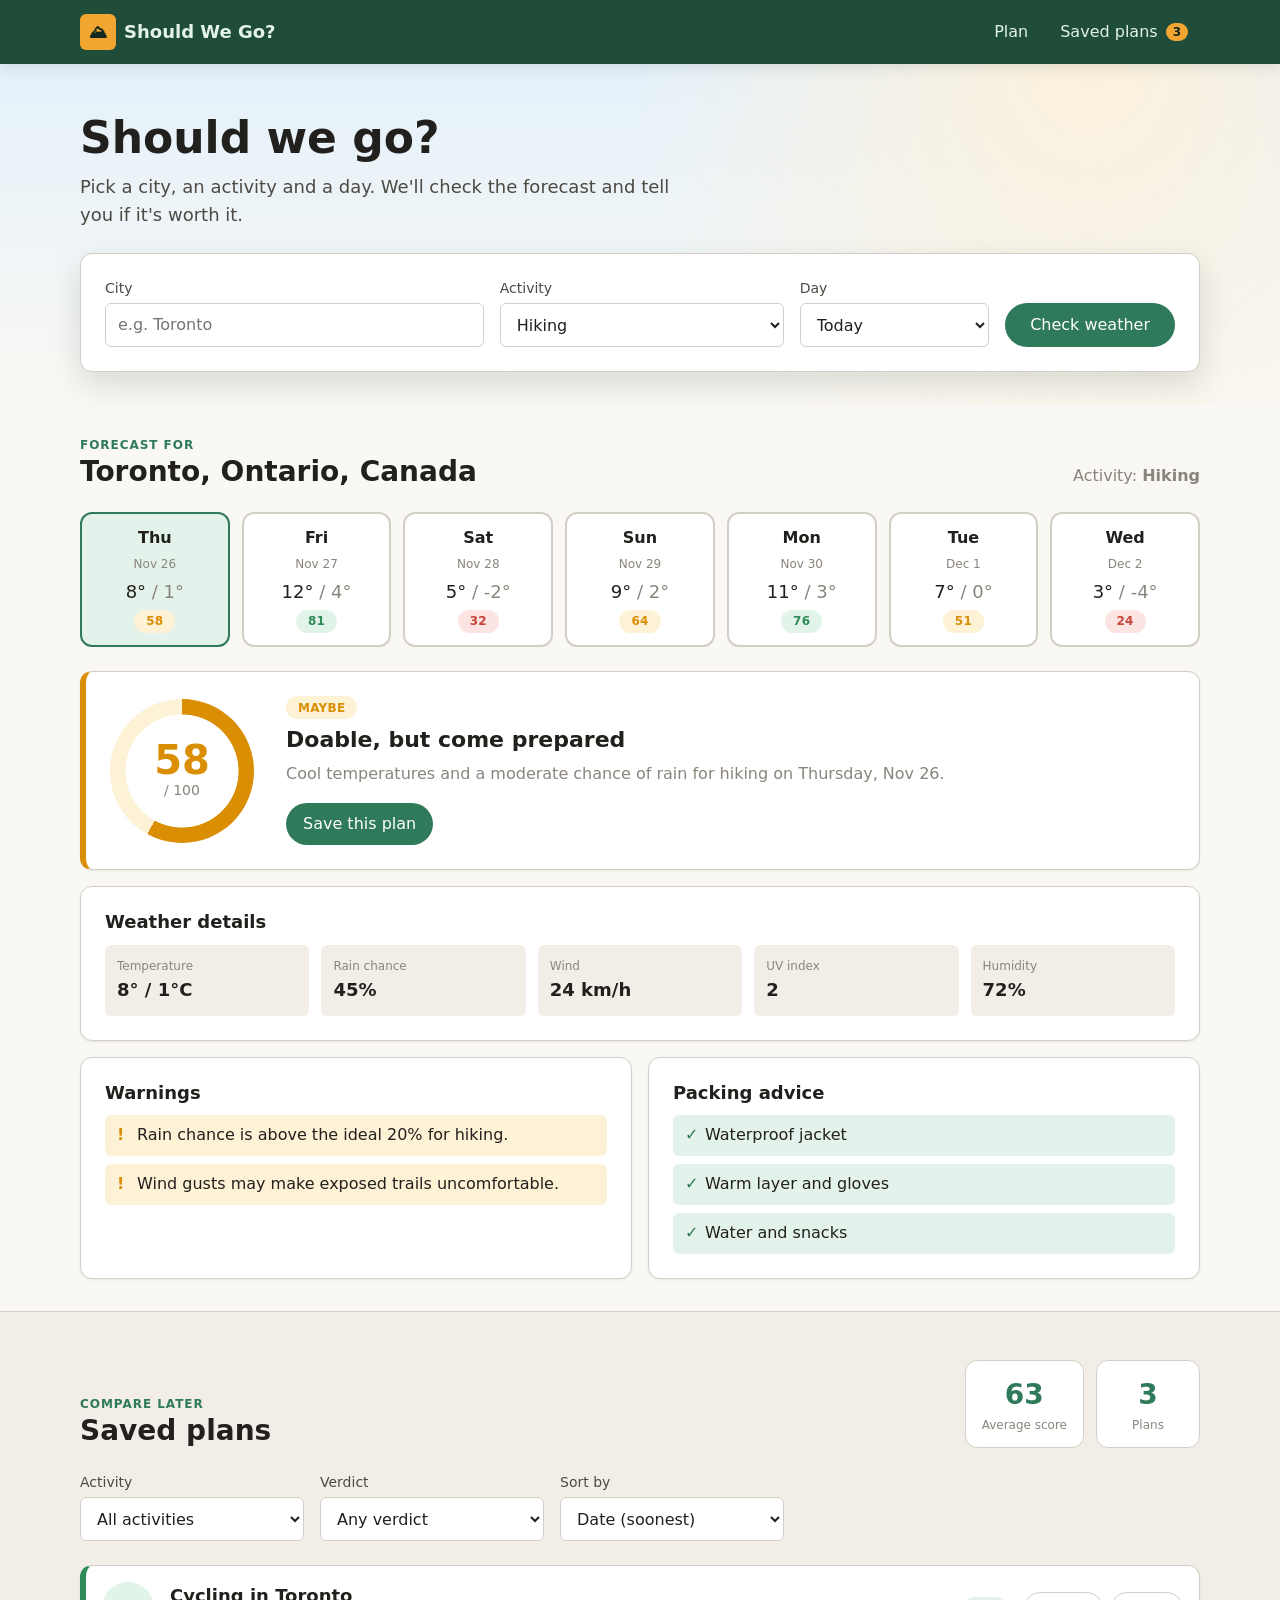
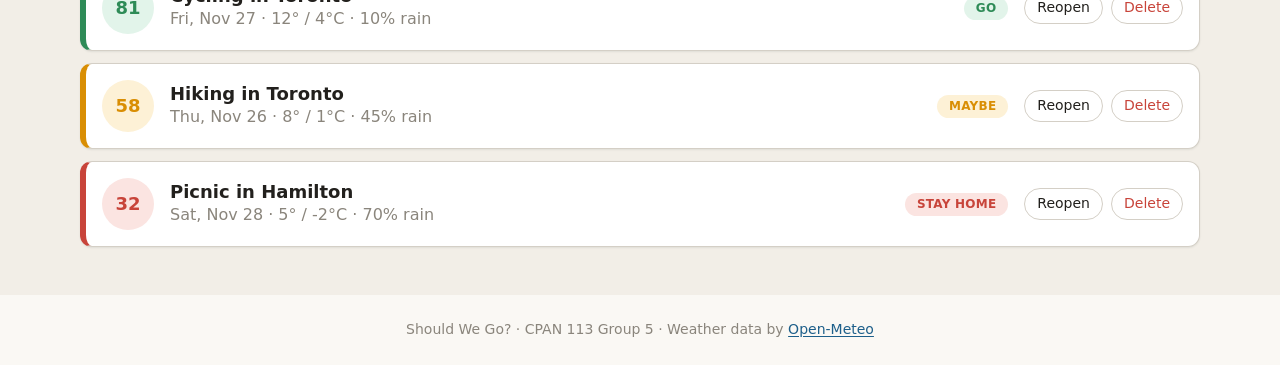
==== index.html @ 94be11e3 "base frame" ====
<!doctype html>
<html lang="en">
  <head>
    <meta charset="UTF-8" />
    <meta name="viewport" content="width=device-width, initial-scale=1" />
    <meta name="description" content="Should We Go? — check the weather and get a clear go / no-go for your outdoor activity." />
    <title>Should We Go? · Outdoor Activity Planner</title>

    <!-- theme.css first: variables + global styles. main.css: screen layouts. -->
    <link rel="stylesheet" href="css/theme.css" />
    <link rel="stylesheet" href="css/main.css" />
  </head>

  <body>
    <a class="skip-link" href="#main">Skip to content</a>

    <!-- ================================================================
         HEADER
         ================================================================ -->
    <header class="site-header">
      <div class="container site-header__inner">
        <a class="brand" href="#planner">
          <span class="brand__mark" aria-hidden="true">⛰</span>
          <span class="brand__name">Should We Go?</span>
        </a>
        <nav aria-label="Main">
          <ul class="nav" role="list">
            <li><a class="nav__link" href="#planner">Plan</a></li>
            <li>
              <a class="nav__link" href="#saved-plans">
                Saved plans
                <span class="nav__count" id="saved-count">3</span>
              </a>
            </li>
          </ul>
        </nav>
      </div>
    </header>

    <main id="main">
      <!-- ================================================================
           SCREEN 1 — PLANNER (search form + results)
           ================================================================ -->
      <section class="planner" id="planner" aria-labelledby="planner-title">
        <div class="hero">
          <div class="container">
            <h1 id="planner-title">Should we go?</h1>
            <p class="hero__lead">
              Pick a city, an activity and a day. We'll check the forecast and tell you if it's worth it.
            </p>

            <!-- Search form -->
            <form class="search-form card" id="search-form" novalidate>
              <div class="field search-form__city">
                <label class="field__label" for="city-input">City</label>
                <input
                  class="input"
                  id="city-input"
                  name="city"
                  type="text"
                  placeholder="e.g. Toronto"
                  autocomplete="address-level2"
                  required
                />
              </div>

              <div class="field">
                <label class="field__label" for="activity-select">Activity</label>
                <select class="select" id="activity-select" name="activity" required>
                  <option value="hiking">Hiking</option>
                  <option value="cycling">Cycling</option>
                  <option value="picnic">Picnic</option>
                  <option value="outdoor-photography">Outdoor Photography</option>
                  <option value="running">Running</option>
                  <option value="camping">Camping</option>
                  <option value="beach-day">Beach Day</option>
                  <option value="walking">Walking</option>
                </select>
              </div>

              <div class="field">
                <label class="field__label" for="day-select">Day</label>
                <select class="select" id="day-select" name="day">
                  <option value="0">Today</option>
                  <option value="1">Tomorrow</option>
                  <option value="2">In 2 days</option>
                  <option value="3">In 3 days</option>
                  <option value="4">In 4 days</option>
                  <option value="5">In 5 days</option>
                  <option value="6">In 6 days</option>
                </select>
              </div>

              <button class="btn btn--primary search-form__submit" type="submit">Check weather</button>

              <!-- Visible error message (API / validation failures) -->
              <p class="alert alert--error search-form__error" id="search-error" role="alert" hidden>
                City not found. Check the spelling and try again.
              </p>
            </form>
          </div>
        </div>

        <!-- Results -->
        <div class="container results" id="results" aria-live="polite">
          <!-- Loading state -->
          <div class="state state--loading" id="results-loading" hidden>
            <span class="spinner" aria-hidden="true"></span>
            <p>Checking the sky…</p>
          </div>

          <!-- Empty state (before the first search) -->
          <div class="state" id="results-empty" hidden>
            <p class="state__icon" aria-hidden="true">🌤</p>
            <p>Search for a city to see your forecast.</p>
          </div>

          <div class="results__content" id="results-content">
            <header class="results__header">
              <div>
                <p class="eyebrow">Forecast for</p>
                <h2 id="results-location">Toronto, Ontario, Canada</h2>
              </div>
              <p class="muted" id="results-activity">Activity: <strong>Hiking</strong></p>
            </header>

            <!-- Forecast day cards (click = choose day) -->
            <h3 class="visually-hidden">7-day forecast</h3>
            <ul class="forecast-list" id="forecast-list" role="list">
              <li>
                <button class="forecast-card is-selected" type="button" data-day="0" aria-pressed="true">
                  <span class="forecast-card__day">Thu</span>
                  <span class="forecast-card__date">Nov 26</span>
                  <span class="forecast-card__temp">8° <span class="muted">/ 1°</span></span>
                  <span class="badge badge--maybe">58</span>
                </button>
              </li>
              <li>
                <button class="forecast-card" type="button" data-day="1" aria-pressed="false">
                  <span class="forecast-card__day">Fri</span>
                  <span class="forecast-card__date">Nov 27</span>
                  <span class="forecast-card__temp">12° <span class="muted">/ 4°</span></span>
                  <span class="badge badge--go">81</span>
                </button>
              </li>
              <li>
                <button class="forecast-card" type="button" data-day="2" aria-pressed="false">
                  <span class="forecast-card__day">Sat</span>
                  <span class="forecast-card__date">Nov 28</span>
                  <span class="forecast-card__temp">5° <span class="muted">/ -2°</span></span>
                  <span class="badge badge--nogo">32</span>
                </button>
              </li>
              <li>
                <button class="forecast-card" type="button" data-day="3" aria-pressed="false">
                  <span class="forecast-card__day">Sun</span>
                  <span class="forecast-card__date">Nov 29</span>
                  <span class="forecast-card__temp">9° <span class="muted">/ 2°</span></span>
                  <span class="badge badge--maybe">64</span>
                </button>
              </li>
              <li>
                <button class="forecast-card" type="button" data-day="4" aria-pressed="false">
                  <span class="forecast-card__day">Mon</span>
                  <span class="forecast-card__date">Nov 30</span>
                  <span class="forecast-card__temp">11° <span class="muted">/ 3°</span></span>
                  <span class="badge badge--go">76</span>
                </button>
              </li>
              <li>
                <button class="forecast-card" type="button" data-day="5" aria-pressed="false">
                  <span class="forecast-card__day">Tue</span>
                  <span class="forecast-card__date">Dec 1</span>
                  <span class="forecast-card__temp">7° <span class="muted">/ 0°</span></span>
                  <span class="badge badge--maybe">51</span>
                </button>
              </li>
              <li>
                <button class="forecast-card" type="button" data-day="6" aria-pressed="false">
                  <span class="forecast-card__day">Wed</span>
                  <span class="forecast-card__date">Dec 2</span>
                  <span class="forecast-card__temp">3° <span class="muted">/ -4°</span></span>
                  <span class="badge badge--nogo">24</span>
                </button>
              </li>
            </ul>

            <!-- Selected day: verdict + details -->
            <div class="verdict-grid">
              <!-- Suitability score -->
              <article class="card verdict" id="verdict" data-verdict="maybe" aria-labelledby="verdict-title">
                <div class="score-ring" id="score-ring" style="--score: 58" role="img" aria-label="Suitability score 58 out of 100">
                  <span class="score-ring__value" id="score-value">58</span>
                  <span class="score-ring__max">/ 100</span>
                </div>
                <div class="verdict__text">
                  <span class="badge badge--maybe" id="verdict-badge">Maybe</span>
                  <h3 id="verdict-title">Doable, but come prepared</h3>
                  <p class="muted" id="verdict-summary">
                    Cool temperatures and a moderate chance of rain for hiking on Thursday, Nov 26.
                  </p>
                  <button class="btn btn--primary" type="button" id="save-plan-btn">Save this plan</button>
                </div>
              </article>

              <!-- Weather details -->
              <article class="card verdict-grid__wide" aria-labelledby="details-title">
                <h3 class="card__title" id="details-title">Weather details</h3>
                <dl class="weather-stats" id="weather-stats">
                  <div class="weather-stat">
                    <dt>Temperature</dt>
                    <dd>8° / 1°C</dd>
                  </div>
                  <div class="weather-stat">
                    <dt>Rain chance</dt>
                    <dd>45%</dd>
                  </div>
                  <div class="weather-stat">
                    <dt>Wind</dt>
                    <dd>24 km/h</dd>
                  </div>
                  <div class="weather-stat">
                    <dt>UV index</dt>
                    <dd>2</dd>
                  </div>
                  <div class="weather-stat">
                    <dt>Humidity</dt>
                    <dd>72%</dd>
                  </div>
                </dl>
              </article>

              <!-- Warnings -->
              <article class="card" aria-labelledby="warnings-title">
                <h3 class="card__title" id="warnings-title">Warnings</h3>
                <ul class="note-list note-list--warning" id="warnings-list" role="list">
                  <li>Rain chance is above the ideal 20% for hiking.</li>
                  <li>Wind gusts may make exposed trails uncomfortable.</li>
                </ul>
              </article>

              <!-- Packing advice -->
              <article class="card" aria-labelledby="advice-title">
                <h3 class="card__title" id="advice-title">Packing advice</h3>
                <ul class="note-list note-list--advice" id="advice-list" role="list">
                  <li>Waterproof jacket</li>
                  <li>Warm layer and gloves</li>
                  <li>Water and snacks</li>
                </ul>
              </article>
            </div>
          </div>
        </div>
      </section>

      <!-- ================================================================
           SCREEN 2 — SAVED PLANS
           ================================================================ -->
      <section class="saved" id="saved-plans" aria-labelledby="saved-title">
        <div class="container">
          <header class="saved__header">
            <div>
              <p class="eyebrow">Compare later</p>
              <h2 id="saved-title">Saved plans</h2>
            </div>

            <!-- Average-score summary -->
            <div class="summary" id="saved-summary">
              <div class="summary__item">
                <span class="summary__value" id="summary-average">63</span>
                <span class="summary__label">Average score</span>
              </div>
              <div class="summary__item">
                <span class="summary__value" id="summary-total">3</span>
                <span class="summary__label">Plans</span>
              </div>
            </div>
          </header>

          <!-- Filter + sort toolbar -->
          <form class="toolbar" id="saved-toolbar" aria-label="Filter and sort saved plans">
            <div class="field">
              <label class="field__label" for="filter-activity">Activity</label>
              <select class="select" id="filter-activity" name="activity">
                <option value="all">All activities</option>
                <option value="hiking">Hiking</option>
                <option value="cycling">Cycling</option>
                <option value="picnic">Picnic</option>
                <option value="outdoor-photography">Outdoor Photography</option>
                <option value="running">Running</option>
                <option value="camping">Camping</option>
                <option value="beach-day">Beach Day</option>
                <option value="walking">Walking</option>
              </select>
            </div>

            <div class="field">
              <label class="field__label" for="filter-verdict">Verdict</label>
              <select class="select" id="filter-verdict" name="verdict">
                <option value="all">Any verdict</option>
                <option value="go">Go</option>
                <option value="maybe">Maybe</option>
                <option value="nogo">Stay home</option>
              </select>
            </div>

            <div class="field">
              <label class="field__label" for="sort-plans">Sort by</label>
              <select class="select" id="sort-plans" name="sort">
                <option value="date-asc">Date (soonest)</option>
                <option value="date-desc">Date (latest)</option>
                <option value="score-desc">Score (highest)</option>
                <option value="score-asc">Score (lowest)</option>
                <option value="saved-desc">Recently saved</option>
              </select>
            </div>
          </form>

          <!-- Empty state -->
          <div class="state" id="saved-empty" hidden>
            <p class="state__icon" aria-hidden="true">🎒</p>
            <p>No saved plans yet. Check the weather and hit <strong>Save this plan</strong>.</p>
          </div>

          <!-- Plan list (buttons use data-action + data-id for event delegation) -->
          <ul class="plan-list" id="plan-list" role="list">
            <li class="plan-card" data-id="plan-1" data-verdict="go">
              <div class="plan-card__score">81</div>
              <div class="plan-card__body">
                <h3 class="plan-card__title">Cycling in Toronto</h3>
                <p class="muted">Fri, Nov 27 · 12° / 4°C · 10% rain</p>
              </div>
              <span class="badge badge--go">Go</span>
              <div class="plan-card__actions">
                <button class="btn btn--ghost btn--sm" type="button" data-action="reopen" data-id="plan-1">Reopen</button>
                <button class="btn btn--danger btn--sm" type="button" data-action="delete" data-id="plan-1">Delete</button>
              </div>
            </li>
            <li class="plan-card" data-id="plan-2" data-verdict="maybe">
              <div class="plan-card__score">58</div>
              <div class="plan-card__body">
                <h3 class="plan-card__title">Hiking in Toronto</h3>
                <p class="muted">Thu, Nov 26 · 8° / 1°C · 45% rain</p>
              </div>
              <span class="badge badge--maybe">Maybe</span>
              <div class="plan-card__actions">
                <button class="btn btn--ghost btn--sm" type="button" data-action="reopen" data-id="plan-2">Reopen</button>
                <button class="btn btn--danger btn--sm" type="button" data-action="delete" data-id="plan-2">Delete</button>
              </div>
            </li>
            <li class="plan-card" data-id="plan-3" data-verdict="nogo">
              <div class="plan-card__score">32</div>
              <div class="plan-card__body">
                <h3 class="plan-card__title">Picnic in Hamilton</h3>
                <p class="muted">Sat, Nov 28 · 5° / -2°C · 70% rain</p>
              </div>
              <span class="badge badge--nogo">Stay home</span>
              <div class="plan-card__actions">
                <button class="btn btn--ghost btn--sm" type="button" data-action="reopen" data-id="plan-3">Reopen</button>
                <button class="btn btn--danger btn--sm" type="button" data-action="delete" data-id="plan-3">Delete</button>
              </div>
            </li>
          </ul>
        </div>
      </section>
    </main>

    <footer class="site-footer">
      <div class="container">
        <p>Should We Go? · CPAN 113 Group 5 · Weather data by <a href="https://open-meteo.com/">Open-Meteo</a></p>
      </div>
    </footer>
  </body>
</html>
---- css/theme.css ----
/* ==========================================================================
   Should We Go? — Theme
   Design tokens (CSS variables) + global base styles.
   Every other stylesheet should use these variables instead of raw values.
   ========================================================================== */

/* --------------------------------------------------------------------------
   1. Design tokens
   -------------------------------------------------------------------------- */
:root {
  /* Brand palette — outdoors: forest, sky, sun, earth */
  --color-forest-900: #12291f;
  --color-forest-700: #1f4d3a;
  --color-forest-500: #2f7a5a;
  --color-forest-300: #8cc5a8;
  --color-forest-100: #e3f2ea;

  --color-sky-700: #1d5f8a;
  --color-sky-500: #3a8fc7;
  --color-sky-100: #e4f1fa;

  --color-sun-500: #f2a531;
  --color-sun-100: #fdf1dc;

  --color-earth-500: #9b6b43;
  --color-earth-100: #f4ece3;

  /* Neutrals */
  --color-white: #ffffff;
  --color-sand-50: #faf8f4;
  --color-sand-100: #f2eee7;
  --color-stone-300: #d4cfc6;
  --color-stone-500: #8a857c;
  --color-stone-700: #4d4943;
  --color-stone-900: #22201d;

  /* Verdict colors — used by the suitability score */
  --color-go: #2e8b57; /* score >= 70 : Go */
  --color-go-bg: #e2f4ea;
  --color-maybe: #d98e04; /* score 40–69 : Maybe */
  --color-maybe-bg: #fdf1d6;
  --color-nogo: #c8443a; /* score < 40  : Stay home */
  --color-nogo-bg: #fbe4e1;

  /* Semantic roles (use these in components) */
  --bg-page: var(--color-sand-50);
  --bg-surface: var(--color-white);
  --bg-subtle: var(--color-sand-100);
  --bg-header: var(--color-forest-700);

  --text-primary: var(--color-stone-900);
  --text-secondary: var(--color-stone-700);
  --text-muted: var(--color-stone-500);
  --text-on-dark: var(--color-forest-100);
  --text-on-accent: var(--color-white);

  --accent: var(--color-forest-500);
  --accent-hover: var(--color-forest-700);
  --accent-soft: var(--color-forest-100);
  --link: var(--color-sky-700);

  --border: var(--color-stone-300);
  --border-strong: var(--color-stone-500);
  --focus-ring: var(--color-sky-500);

  --error: var(--color-nogo);
  --error-bg: var(--color-nogo-bg);

  /* Typography */
  --font-body:
    system-ui, -apple-system, "Segoe UI", Roboto, "Helvetica Neue", Arial,
    sans-serif;
  --font-display: "Trebuchet MS", "Avenir Next", var(--font-body);
  --font-mono: ui-monospace, "SF Mono", Menlo, Consolas, monospace;

  --text-xs: 0.75rem;
  --text-sm: 0.875rem;
  --text-base: 1rem;
  --text-lg: 1.125rem;
  --text-xl: 1.375rem;
  --text-2xl: 1.75rem;
  --text-3xl: clamp(2rem, 1.4rem + 2.5vw, 2.75rem);

  --weight-regular: 400;
  --weight-medium: 500;
  --weight-bold: 700;

  --leading-tight: 1.2;
  --leading-normal: 1.55;

  /* Spacing scale (4px base) */
  --space-1: 0.25rem;
  --space-2: 0.5rem;
  --space-3: 0.75rem;
  --space-4: 1rem;
  --space-5: 1.5rem;
  --space-6: 2rem;
  --space-7: 3rem;
  --space-8: 4rem;

  /* Shape & depth */
  --radius-sm: 6px;
  --radius-md: 12px;
  --radius-lg: 20px;
  --radius-pill: 999px;

  --shadow-sm: 0 1px 2px rgb(18 41 31 / 0.08);
  --shadow-md: 0 4px 14px rgb(18 41 31 / 0.1);
  --shadow-lg: 0 12px 32px rgb(18 41 31 / 0.14);

  /* Layout */
  --container-max: 1120px;
  --header-height: 64px;

  /* Motion */
  --ease: cubic-bezier(0.2, 0.7, 0.2, 1);
  --duration-fast: 120ms;
  --duration-base: 220ms;
}

/* Dark mode — only the semantic roles change, components stay the same */
@media (prefers-color-scheme: dark) {
  :root {
    --bg-page: #111814;
    --bg-surface: #1a231e;
    --bg-subtle: #222d27;
    --bg-header: #0c1310;

    --text-primary: #eef3ef;
    --text-secondary: #c2cdc6;
    --text-muted: #8d9a92;

    --accent: #4fa57f;
    --accent-hover: #6bbd97;
    --accent-soft: #1f3a2e;
    --link: #7dbbe6;

    --border: #2e3b34;
    --border-strong: #4a5a51;

    --color-go-bg: #183626;
    --color-maybe-bg: #3a2c0c;
    --color-nogo-bg: #3d1a17;
    --error-bg: var(--color-nogo-bg);

    --shadow-sm: 0 1px 2px rgb(0 0 0 / 0.4);
    --shadow-md: 0 4px 14px rgb(0 0 0 / 0.45);
    --shadow-lg: 0 12px 32px rgb(0 0 0 / 0.5);
  }
}

/* --------------------------------------------------------------------------
   2. Reset
   -------------------------------------------------------------------------- */
*,
*::before,
*::after {
  box-sizing: border-box;
}

* {
  margin: 0;
}

html {
  -webkit-text-size-adjust: 100%;
  scroll-behavior: smooth;
}

img,
svg {
  display: block;
  max-width: 100%;
}

input,
button,
select,
textarea {
  font: inherit;
  color: inherit;
}

ul[role="list"],
ol[role="list"] {
  list-style: none;
  padding: 0;
}

/* --------------------------------------------------------------------------
   3. Global base
   -------------------------------------------------------------------------- */
body {
  min-height: 100vh;
  background: var(--bg-page);
  color: var(--text-primary);
  font-family: var(--font-body);
  font-size: var(--text-base);
  line-height: var(--leading-normal);
  -webkit-font-smoothing: antialiased;
}

h1,
h2,
h3,
h4 {
  font-family: var(--font-display);
  line-height: var(--leading-tight);
  font-weight: var(--weight-bold);
  text-wrap: balance;
}

h1 {
  font-size: var(--text-3xl);
}
h2 {
  font-size: var(--text-2xl);
}
h3 {
  font-size: var(--text-xl);
}
h4 {
  font-size: var(--text-lg);
}

p {
  text-wrap: pretty;
}

a {
  color: var(--link);
  text-underline-offset: 2px;
}

:focus-visible {
  outline: 3px solid var(--focus-ring);
  outline-offset: 2px;
  border-radius: var(--radius-sm);
}

::selection {
  background: var(--color-sun-100);
  color: var(--color-stone-900);
}

[hidden] {
  display: none !important;
}

/* --------------------------------------------------------------------------
   4. Shared building blocks (used on every screen)
   -------------------------------------------------------------------------- */
.container {
  width: min(100% - 2 * var(--space-4), var(--container-max));
  margin-inline: auto;
}

.card {
  background: var(--bg-surface);
  border: 1px solid var(--border);
  border-radius: var(--radius-md);
  box-shadow: var(--shadow-sm);
  padding: var(--space-5);
}

/* Buttons */
.btn {
  display: inline-flex;
  align-items: center;
  justify-content: center;
  gap: var(--space-2);
  padding: var(--space-2) var(--space-4);
  min-height: 2.5rem;
  border: 1px solid transparent;
  border-radius: var(--radius-pill);
  font-weight: var(--weight-medium);
  cursor: pointer;
  transition:
    background-color var(--duration-fast) var(--ease),
    border-color var(--duration-fast) var(--ease),
    transform var(--duration-fast) var(--ease);
}

.btn:active {
  transform: translateY(1px);
}

.btn:disabled {
  opacity: 0.55;
  cursor: not-allowed;
}

.btn--primary {
  background: var(--accent);
  color: var(--text-on-accent);
}

.btn--primary:hover {
  background: var(--accent-hover);
}

.btn--ghost {
  background: transparent;
  border-color: var(--border);
  color: var(--text-primary);
}

.btn--ghost:hover {
  border-color: var(--border-strong);
  background: var(--bg-subtle);
}

.btn--danger {
  background: transparent;
  border-color: var(--border);
  color: var(--error);
}

.btn--danger:hover {
  background: var(--error-bg);
  border-color: var(--error);
}

.btn--sm {
  min-height: 2rem;
  padding: var(--space-1) var(--space-3);
  font-size: var(--text-sm);
}

/* Form fields */
.field {
  display: flex;
  flex-direction: column;
  gap: var(--space-1);
}

.field__label {
  font-size: var(--text-sm);
  font-weight: var(--weight-medium);
  color: var(--text-secondary);
}

.input,
.select {
  width: 100%;
  min-height: 2.75rem;
  padding: var(--space-2) var(--space-3);
  background: var(--bg-surface);
  border: 1px solid var(--border);
  border-radius: var(--radius-sm);
  transition: border-color var(--duration-fast) var(--ease);
}

.input:hover,
.select:hover {
  border-color: var(--border-strong);
}

.input:focus-visible,
.select:focus-visible {
  outline-offset: 0;
  border-color: var(--focus-ring);
}

.input[aria-invalid="true"] {
  border-color: var(--error);
}

.field__hint {
  font-size: var(--text-xs);
  color: var(--text-muted);
}

/* Badges / verdict chips */
.badge {
  display: inline-flex;
  align-items: center;
  gap: var(--space-1);
  padding: 0.15rem var(--space-3);
  border-radius: var(--radius-pill);
  font-size: var(--text-xs);
  font-weight: var(--weight-bold);
  letter-spacing: 0.02em;
  text-transform: uppercase;
  background: var(--bg-subtle);
  color: var(--text-secondary);
}

.badge--go {
  background: var(--color-go-bg);
  color: var(--color-go);
}
.badge--maybe {
  background: var(--color-maybe-bg);
  color: var(--color-maybe);
}
.badge--nogo {
  background: var(--color-nogo-bg);
  color: var(--color-nogo);
}

/* Alerts (error message required by the proposal) */
.alert {
  padding: var(--space-3) var(--space-4);
  border-radius: var(--radius-sm);
  border-left: 4px solid var(--border-strong);
  background: var(--bg-subtle);
}

.alert--error {
  border-color: var(--error);
  background: var(--error-bg);
  color: var(--error);
  font-weight: var(--weight-medium);
}

/* Utilities */
.visually-hidden {
  position: absolute !important;
  width: 1px;
  height: 1px;
  padding: 0;
  margin: -1px;
  overflow: hidden;
  clip: rect(0 0 0 0);
  white-space: nowrap;
  border: 0;
}

.muted {
  color: var(--text-muted);
}

/* Respect users who prefer less motion */
@media (prefers-reduced-motion: reduce) {
  *,
  *::before,
  *::after {
    animation-duration: 0.01ms !important;
    transition-duration: 0.01ms !important;
    scroll-behavior: auto !important;
  }
}
---- css/main.css ----
/* ==========================================================================
   Should We Go? — Screens
   Layout and components for each screen. All values come from theme.css.
   ========================================================================== */

/* --------------------------------------------------------------------------
   Skip link
   -------------------------------------------------------------------------- */
.skip-link {
  position: absolute;
  top: var(--space-2);
  left: var(--space-2);
  z-index: 100;
  padding: var(--space-2) var(--space-4);
  background: var(--bg-surface);
  border-radius: var(--radius-sm);
  transform: translateY(-200%);
}

.skip-link:focus {
  transform: none;
}

/* --------------------------------------------------------------------------
   Header
   -------------------------------------------------------------------------- */
.site-header {
  position: sticky;
  top: 0;
  z-index: 10;
  background: var(--bg-header);
  color: var(--text-on-dark);
  box-shadow: var(--shadow-md);
}

.site-header__inner {
  display: flex;
  align-items: center;
  justify-content: space-between;
  min-height: var(--header-height);
  gap: var(--space-4);
}

.brand {
  display: inline-flex;
  align-items: center;
  gap: var(--space-2);
  color: inherit;
  text-decoration: none;
  font-family: var(--font-display);
  font-weight: var(--weight-bold);
  font-size: var(--text-lg);
}

.brand__mark {
  display: grid;
  place-items: center;
  width: 2.25rem;
  height: 2.25rem;
  border-radius: var(--radius-sm);
  background: var(--color-sun-500);
  color: var(--color-forest-900);
}

.nav {
  display: flex;
  gap: var(--space-2);
}

.nav__link {
  display: inline-flex;
  align-items: center;
  gap: var(--space-2);
  padding: var(--space-2) var(--space-3);
  border-radius: var(--radius-pill);
  color: inherit;
  text-decoration: none;
  font-weight: var(--weight-medium);
  transition: background-color var(--duration-fast) var(--ease);
}

.nav__link:hover {
  background: rgb(255 255 255 / 0.1);
}

.nav__count {
  min-width: 1.4rem;
  padding: 0 var(--space-1);
  border-radius: var(--radius-pill);
  background: var(--color-sun-500);
  color: var(--color-forest-900);
  font-size: var(--text-xs);
  font-weight: var(--weight-bold);
  text-align: center;
}

/* --------------------------------------------------------------------------
   Shared section bits
   -------------------------------------------------------------------------- */
.eyebrow {
  font-size: var(--text-xs);
  font-weight: var(--weight-bold);
  letter-spacing: 0.08em;
  text-transform: uppercase;
  color: var(--accent);
}

.card__title {
  font-size: var(--text-lg);
  margin-bottom: var(--space-3);
}

.state {
  display: flex;
  flex-direction: column;
  align-items: center;
  gap: var(--space-2);
  padding: var(--space-7) var(--space-4);
  text-align: center;
  color: var(--text-muted);
}

.state__icon {
  font-size: 2.5rem;
}

.spinner {
  width: 2rem;
  height: 2rem;
  border: 3px solid var(--border);
  border-top-color: var(--accent);
  border-radius: 50%;
  animation: spin 0.8s linear infinite;
}

@keyframes spin {
  to { transform: rotate(360deg); }
}

/* --------------------------------------------------------------------------
   SCREEN 1 — Planner: hero + search form
   -------------------------------------------------------------------------- */
.hero {
  padding-block: var(--space-7) var(--space-6);
  background:
    radial-gradient(circle at 85% 0%, var(--color-sun-100) 0, transparent 40%),
    linear-gradient(180deg, var(--color-sky-100) 0%, var(--bg-page) 100%);
}

@media (prefers-color-scheme: dark) {
  .hero {
    background: linear-gradient(180deg, #16241d 0%, var(--bg-page) 100%);
  }
}

.hero__lead {
  max-width: 38rem;
  margin-top: var(--space-2);
  font-size: var(--text-lg);
  color: var(--text-secondary);
}

.search-form {
  display: grid;
  grid-template-columns: 2fr 1.5fr 1fr auto;
  align-items: end;
  gap: var(--space-4);
  margin-top: var(--space-5);
  box-shadow: var(--shadow-lg);
}

.search-form__submit {
  min-height: 2.75rem;
  padding-inline: var(--space-5);
}

.search-form__error {
  grid-column: 1 / -1;
}

/* --------------------------------------------------------------------------
   SCREEN 1 — Results
   -------------------------------------------------------------------------- */
.results {
  padding-block: var(--space-6);
}

.results__header {
  display: flex;
  flex-wrap: wrap;
  align-items: flex-end;
  justify-content: space-between;
  gap: var(--space-3);
  margin-bottom: var(--space-5);
}

/* Forecast day cards */
.forecast-list {
  display: grid;
  grid-template-columns: repeat(7, minmax(0, 1fr));
  gap: var(--space-3);
  margin-bottom: var(--space-5);
}

.forecast-card {
  display: flex;
  flex-direction: column;
  align-items: center;
  gap: var(--space-1);
  width: 100%;
  padding: var(--space-3) var(--space-2);
  background: var(--bg-surface);
  border: 2px solid var(--border);
  border-radius: var(--radius-md);
  cursor: pointer;
  transition: border-color var(--duration-fast) var(--ease),
    transform var(--duration-fast) var(--ease),
    box-shadow var(--duration-fast) var(--ease);
}

.forecast-card:hover {
  transform: translateY(-2px);
  box-shadow: var(--shadow-md);
}

.forecast-card.is-selected {
  border-color: var(--accent);
  background: var(--accent-soft);
}

.forecast-card__day {
  font-weight: var(--weight-bold);
}

.forecast-card__date {
  font-size: var(--text-xs);
  color: var(--text-muted);
}

.forecast-card__temp {
  font-size: var(--text-lg);
  font-weight: var(--weight-medium);
}

/* Verdict + detail cards */
.verdict-grid {
  display: grid;
  grid-template-columns: repeat(2, minmax(0, 1fr));
  gap: var(--space-4);
}

.verdict {
  /* Verdict color drives the ring + border. Set data-verdict="go|maybe|nogo" in JS. */
  --verdict-color: var(--color-maybe);
  --verdict-bg: var(--color-maybe-bg);

  grid-column: 1 / -1;
  display: flex;
  align-items: center;
  gap: var(--space-6);
  border-left: 6px solid var(--verdict-color);
}

.verdict[data-verdict="go"] {
  --verdict-color: var(--color-go);
  --verdict-bg: var(--color-go-bg);
}

.verdict[data-verdict="nogo"] {
  --verdict-color: var(--color-nogo);
  --verdict-bg: var(--color-nogo-bg);
}

.verdict__text {
  display: flex;
  flex-direction: column;
  align-items: flex-start;
  gap: var(--space-2);
}

.verdict__text .btn {
  margin-top: var(--space-2);
}

/* Score ring: set style="--score: 0–100" on the element */
.score-ring {
  --score: 0;
  --size: 9rem;

  flex-shrink: 0;
  display: grid;
  place-content: center;
  justify-items: center;
  width: var(--size);
  height: var(--size);
  border-radius: 50%;
  background:
    radial-gradient(closest-side, var(--bg-surface) 78%, transparent 79%),
    conic-gradient(var(--verdict-color) calc(var(--score) * 1%), var(--verdict-bg) 0);
}

.score-ring__value {
  font-family: var(--font-display);
  font-size: 2.5rem;
  font-weight: var(--weight-bold);
  line-height: 1;
  color: var(--verdict-color);
}

.score-ring__max {
  font-size: var(--text-sm);
  color: var(--text-muted);
}

.verdict-grid__wide {
  grid-column: 1 / -1;
}

/* Weather stats */
.weather-stats {
  display: grid;
  grid-template-columns: repeat(auto-fit, minmax(7rem, 1fr));
  gap: var(--space-3);
}

.weather-stat {
  padding: var(--space-3);
  background: var(--bg-subtle);
  border-radius: var(--radius-sm);
}

.weather-stat dt {
  font-size: var(--text-xs);
  color: var(--text-muted);
}

.weather-stat dd {
  font-size: var(--text-lg);
  font-weight: var(--weight-bold);
}

/* Warnings + advice lists */
.note-list {
  display: flex;
  flex-direction: column;
  gap: var(--space-2);
}

.note-list li {
  position: relative;
  padding: var(--space-2) var(--space-3) var(--space-2) var(--space-6);
  border-radius: var(--radius-sm);
}

.note-list li::before {
  position: absolute;
  left: var(--space-3);
  font-weight: var(--weight-bold);
}

.note-list--warning li {
  background: var(--color-maybe-bg);
}

.note-list--warning li::before {
  content: "!";
  color: var(--color-maybe);
}

.note-list--advice li {
  background: var(--accent-soft);
}

.note-list--advice li::before {
  content: "✓";
  color: var(--accent);
}

/* --------------------------------------------------------------------------
   SCREEN 2 — Saved plans
   -------------------------------------------------------------------------- */
.saved {
  padding-block: var(--space-7);
  background: var(--bg-subtle);
  border-top: 1px solid var(--border);
  scroll-margin-top: var(--header-height);
}

.saved__header {
  display: flex;
  flex-wrap: wrap;
  align-items: flex-end;
  justify-content: space-between;
  gap: var(--space-4);
  margin-bottom: var(--space-5);
}

.summary {
  display: flex;
  gap: var(--space-3);
}

.summary__item {
  display: flex;
  flex-direction: column;
  align-items: center;
  min-width: 6.5rem;
  padding: var(--space-3) var(--space-4);
  background: var(--bg-surface);
  border: 1px solid var(--border);
  border-radius: var(--radius-md);
}

.summary__value {
  font-family: var(--font-display);
  font-size: var(--text-2xl);
  font-weight: var(--weight-bold);
  color: var(--accent);
}

.summary__label {
  font-size: var(--text-xs);
  color: var(--text-muted);
}

.toolbar {
  display: grid;
  grid-template-columns: repeat(3, minmax(0, 14rem));
  gap: var(--space-4);
  margin-bottom: var(--space-5);
}

.plan-list {
  display: flex;
  flex-direction: column;
  gap: var(--space-3);
}

.plan-card {
  --verdict-color: var(--color-maybe);
  --verdict-bg: var(--color-maybe-bg);

  display: grid;
  grid-template-columns: auto 1fr auto auto;
  align-items: center;
  gap: var(--space-4);
  padding: var(--space-4);
  background: var(--bg-surface);
  border: 1px solid var(--border);
  border-left: 6px solid var(--verdict-color);
  border-radius: var(--radius-md);
  box-shadow: var(--shadow-sm);
}

.plan-card[data-verdict="go"] {
  --verdict-color: var(--color-go);
  --verdict-bg: var(--color-go-bg);
}

.plan-card[data-verdict="nogo"] {
  --verdict-color: var(--color-nogo);
  --verdict-bg: var(--color-nogo-bg);
}

.plan-card__score {
  display: grid;
  place-items: center;
  width: 3.25rem;
  height: 3.25rem;
  border-radius: 50%;
  background: var(--verdict-bg);
  color: var(--verdict-color);
  font-family: var(--font-display);
  font-size: var(--text-lg);
  font-weight: var(--weight-bold);
}

.plan-card__title {
  font-size: var(--text-lg);
}

.plan-card__actions {
  display: flex;
  gap: var(--space-2);
}

/* --------------------------------------------------------------------------
   Footer
   -------------------------------------------------------------------------- */
.site-footer {
  padding-block: var(--space-5);
  font-size: var(--text-sm);
  color: var(--text-muted);
  text-align: center;
}

/* --------------------------------------------------------------------------
   Responsive
   -------------------------------------------------------------------------- */
@media (max-width: 860px) {
  .search-form {
    grid-template-columns: 1fr 1fr;
  }

  .search-form__city,
  .search-form__submit {
    grid-column: 1 / -1;
  }

  .forecast-list {
    grid-template-columns: none;
    grid-auto-flow: column;
    grid-auto-columns: 6.5rem;
    overflow-x: auto;
    padding-bottom: var(--space-2);
    scroll-snap-type: x mandatory;
  }

  .forecast-list > li {
    scroll-snap-align: start;
  }

  .verdict-grid {
    grid-template-columns: 1fr;
  }

  .toolbar {
    grid-template-columns: repeat(3, minmax(0, 1fr));
  }
}

@media (max-width: 560px) {
  .search-form {
    grid-template-columns: 1fr;
  }

  .verdict {
    flex-direction: column;
    text-align: center;
  }

  .verdict__text {
    align-items: center;
  }

  .toolbar {
    grid-template-columns: 1fr;
  }

  .plan-card {
    grid-template-columns: auto 1fr;
  }

  .plan-card .badge {
    justify-self: start;
    grid-column: 2;
  }

  .plan-card__actions {
    grid-column: 1 / -1;
  }

  .plan-card__actions .btn {
    flex: 1;
  }
}
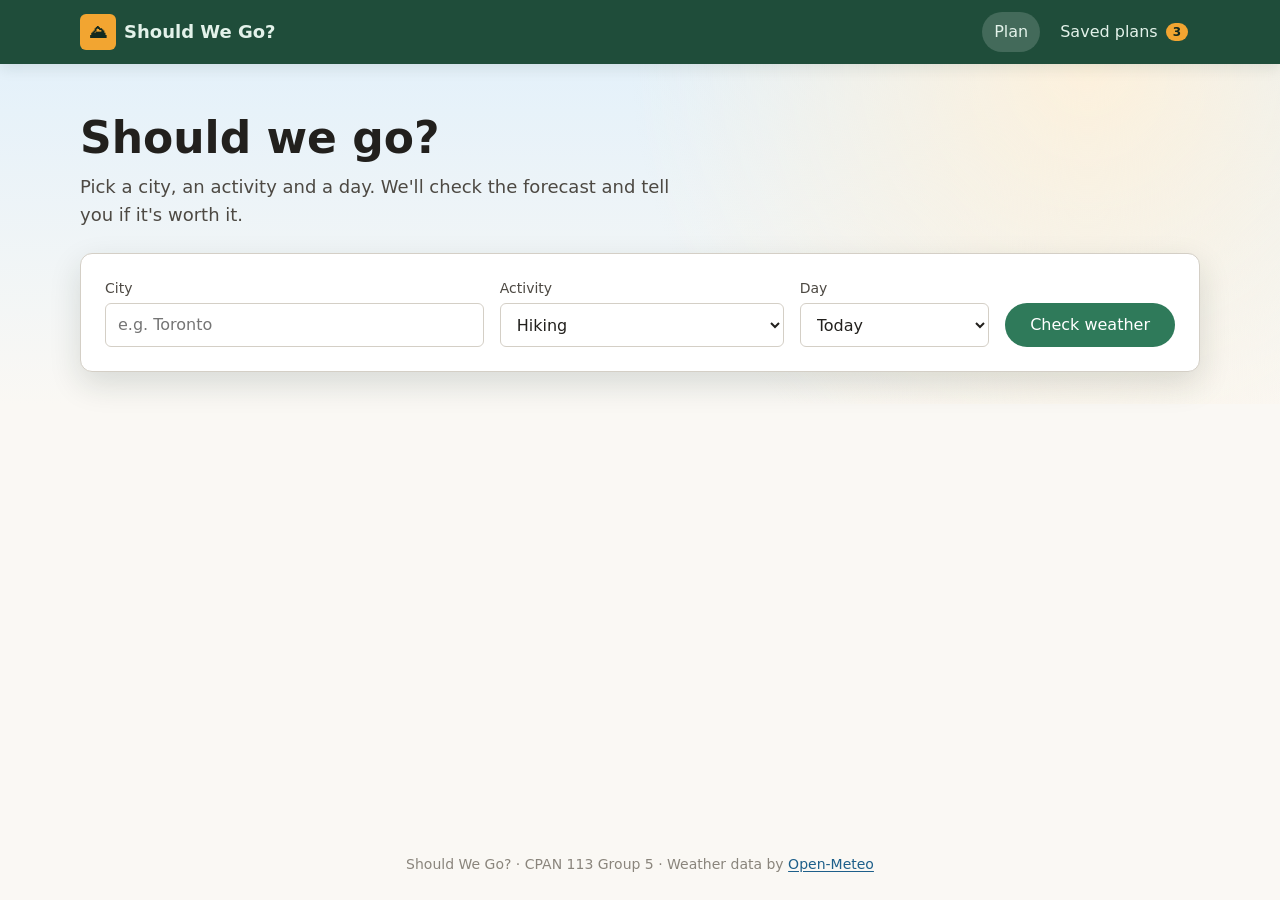
==== commit 2e4586dd: "split to functions" ====
--- a/index.html
+++ b/index.html
@@ -5,370 +5,47 @@
     <meta name="viewport" content="width=device-width, initial-scale=1" />
     <meta name="description" content="Should We Go? — check the weather and get a clear go / no-go for your outdoor activity." />
     <title>Should We Go? · Outdoor Activity Planner</title>
-
-    <!-- theme.css first: variables + global styles. main.css: screen layouts. -->
     <link rel="stylesheet" href="css/theme.css" />
     <link rel="stylesheet" href="css/main.css" />
+    <script type="module" src="js/pages/home.js"></script>
   </head>
 
   <body>
-    <a class="skip-link" href="#main">Skip to content</a>
-
-    <!-- ================================================================
-         HEADER
-         ================================================================ -->
-    <header class="site-header">
-      <div class="container site-header__inner">
-        <a class="brand" href="#planner">
-          <span class="brand__mark" aria-hidden="true">⛰</span>
-          <span class="brand__name">Should We Go?</span>
-        </a>
-        <nav aria-label="Main">
-          <ul class="nav" role="list">
-            <li><a class="nav__link" href="#planner">Plan</a></li>
-            <li>
-              <a class="nav__link" href="#saved-plans">
-                Saved plans
-                <span class="nav__count" id="saved-count">3</span>
-              </a>
-            </li>
-          </ul>
-        </nav>
-      </div>
-    </header>
+    <div id="site-header"></div>
 
     <main id="main">
-      <!-- ================================================================
-           SCREEN 1 — PLANNER (search form + results)
-           ================================================================ -->
-      <section class="planner" id="planner" aria-labelledby="planner-title">
-        <div class="hero">
-          <div class="container">
-            <h1 id="planner-title">Should we go?</h1>
-            <p class="hero__lead">
-              Pick a city, an activity and a day. We'll check the forecast and tell you if it's worth it.
-            </p>
+      <section class="hero" aria-labelledby="page-title">
+        <div class="container">
+          <h1 id="page-title">Should we go?</h1>
+          <p class="hero__lead">
+            Pick a city, an activity and a day. We'll check the forecast and tell you if it's worth it.
+          </p>
 
-            <!-- Search form -->
-            <form class="search-form card" id="search-form" novalidate>
-              <div class="field search-form__city">
-                <label class="field__label" for="city-input">City</label>
-                <input
-                  class="input"
-                  id="city-input"
-                  name="city"
-                  type="text"
-                  placeholder="e.g. Toronto"
-                  autocomplete="address-level2"
-                  required
-                />
-              </div>
-
-              <div class="field">
-                <label class="field__label" for="activity-select">Activity</label>
-                <select class="select" id="activity-select" name="activity" required>
-                  <option value="hiking">Hiking</option>
-                  <option value="cycling">Cycling</option>
-                  <option value="picnic">Picnic</option>
-                  <option value="outdoor-photography">Outdoor Photography</option>
-                  <option value="running">Running</option>
-                  <option value="camping">Camping</option>
-                  <option value="beach-day">Beach Day</option>
-                  <option value="walking">Walking</option>
-                </select>
-              </div>
-
-              <div class="field">
-                <label class="field__label" for="day-select">Day</label>
-                <select class="select" id="day-select" name="day">
-                  <option value="0">Today</option>
-                  <option value="1">Tomorrow</option>
-                  <option value="2">In 2 days</option>
-                  <option value="3">In 3 days</option>
-                  <option value="4">In 4 days</option>
-                  <option value="5">In 5 days</option>
-                  <option value="6">In 6 days</option>
-                </select>
-              </div>
-
-              <button class="btn btn--primary search-form__submit" type="submit">Check weather</button>
-
-              <!-- Visible error message (API / validation failures) -->
-              <p class="alert alert--error search-form__error" id="search-error" role="alert" hidden>
-                City not found. Check the spelling and try again.
-              </p>
-            </form>
-          </div>
-        </div>
-
-        <!-- Results -->
-        <div class="container results" id="results" aria-live="polite">
-          <!-- Loading state -->
-          <div class="state state--loading" id="results-loading" hidden>
-            <span class="spinner" aria-hidden="true"></span>
-            <p>Checking the sky…</p>
-          </div>
-
-          <!-- Empty state (before the first search) -->
-          <div class="state" id="results-empty" hidden>
-            <p class="state__icon" aria-hidden="true">🌤</p>
-            <p>Search for a city to see your forecast.</p>
-          </div>
-
-          <div class="results__content" id="results-content">
-            <header class="results__header">
-              <div>
-                <p class="eyebrow">Forecast for</p>
-                <h2 id="results-location">Toronto, Ontario, Canada</h2>
-              </div>
-              <p class="muted" id="results-activity">Activity: <strong>Hiking</strong></p>
-            </header>
-
-            <!-- Forecast day cards (click = choose day) -->
-            <h3 class="visually-hidden">7-day forecast</h3>
-            <ul class="forecast-list" id="forecast-list" role="list">
-              <li>
-                <button class="forecast-card is-selected" type="button" data-day="0" aria-pressed="true">
-                  <span class="forecast-card__day">Thu</span>
-                  <span class="forecast-card__date">Nov 26</span>
-                  <span class="forecast-card__temp">8° <span class="muted">/ 1°</span></span>
-                  <span class="badge badge--maybe">58</span>
-                </button>
-              </li>
-              <li>
-                <button class="forecast-card" type="button" data-day="1" aria-pressed="false">
-                  <span class="forecast-card__day">Fri</span>
-                  <span class="forecast-card__date">Nov 27</span>
-                  <span class="forecast-card__temp">12° <span class="muted">/ 4°</span></span>
-                  <span class="badge badge--go">81</span>
-                </button>
-              </li>
-              <li>
-                <button class="forecast-card" type="button" data-day="2" aria-pressed="false">
-                  <span class="forecast-card__day">Sat</span>
-                  <span class="forecast-card__date">Nov 28</span>
-                  <span class="forecast-card__temp">5° <span class="muted">/ -2°</span></span>
-                  <span class="badge badge--nogo">32</span>
-                </button>
-              </li>
-              <li>
-                <button class="forecast-card" type="button" data-day="3" aria-pressed="false">
-                  <span class="forecast-card__day">Sun</span>
-                  <span class="forecast-card__date">Nov 29</span>
-                  <span class="forecast-card__temp">9° <span class="muted">/ 2°</span></span>
-                  <span class="badge badge--maybe">64</span>
-                </button>
-              </li>
-              <li>
-                <button class="forecast-card" type="button" data-day="4" aria-pressed="false">
-                  <span class="forecast-card__day">Mon</span>
-                  <span class="forecast-card__date">Nov 30</span>
-                  <span class="forecast-card__temp">11° <span class="muted">/ 3°</span></span>
-                  <span class="badge badge--go">76</span>
-                </button>
-              </li>
-              <li>
-                <button class="forecast-card" type="button" data-day="5" aria-pressed="false">
-                  <span class="forecast-card__day">Tue</span>
-                  <span class="forecast-card__date">Dec 1</span>
-                  <span class="forecast-card__temp">7° <span class="muted">/ 0°</span></span>
-                  <span class="badge badge--maybe">51</span>
-                </button>
-              </li>
-              <li>
-                <button class="forecast-card" type="button" data-day="6" aria-pressed="false">
-                  <span class="forecast-card__day">Wed</span>
-                  <span class="forecast-card__date">Dec 2</span>
-                  <span class="forecast-card__temp">3° <span class="muted">/ -4°</span></span>
-                  <span class="badge badge--nogo">24</span>
-                </button>
-              </li>
-            </ul>
-
-            <!-- Selected day: verdict + details -->
-            <div class="verdict-grid">
-              <!-- Suitability score -->
-              <article class="card verdict" id="verdict" data-verdict="maybe" aria-labelledby="verdict-title">
-                <div class="score-ring" id="score-ring" style="--score: 58" role="img" aria-label="Suitability score 58 out of 100">
-                  <span class="score-ring__value" id="score-value">58</span>
-                  <span class="score-ring__max">/ 100</span>
-                </div>
-                <div class="verdict__text">
-                  <span class="badge badge--maybe" id="verdict-badge">Maybe</span>
-                  <h3 id="verdict-title">Doable, but come prepared</h3>
-                  <p class="muted" id="verdict-summary">
-                    Cool temperatures and a moderate chance of rain for hiking on Thursday, Nov 26.
-                  </p>
-                  <button class="btn btn--primary" type="button" id="save-plan-btn">Save this plan</button>
-                </div>
-              </article>
-
-              <!-- Weather details -->
-              <article class="card verdict-grid__wide" aria-labelledby="details-title">
-                <h3 class="card__title" id="details-title">Weather details</h3>
-                <dl class="weather-stats" id="weather-stats">
-                  <div class="weather-stat">
-                    <dt>Temperature</dt>
-                    <dd>8° / 1°C</dd>
-                  </div>
-                  <div class="weather-stat">
-                    <dt>Rain chance</dt>
-                    <dd>45%</dd>
-                  </div>
-                  <div class="weather-stat">
-                    <dt>Wind</dt>
-                    <dd>24 km/h</dd>
-                  </div>
-                  <div class="weather-stat">
-                    <dt>UV index</dt>
-                    <dd>2</dd>
-                  </div>
-                  <div class="weather-stat">
-                    <dt>Humidity</dt>
-                    <dd>72%</dd>
-                  </div>
-                </dl>
-              </article>
-
-              <!-- Warnings -->
-              <article class="card" aria-labelledby="warnings-title">
-                <h3 class="card__title" id="warnings-title">Warnings</h3>
-                <ul class="note-list note-list--warning" id="warnings-list" role="list">
-                  <li>Rain chance is above the ideal 20% for hiking.</li>
-                  <li>Wind gusts may make exposed trails uncomfortable.</li>
-                </ul>
-              </article>
-
-              <!-- Packing advice -->
-              <article class="card" aria-labelledby="advice-title">
-                <h3 class="card__title" id="advice-title">Packing advice</h3>
-                <ul class="note-list note-list--advice" id="advice-list" role="list">
-                  <li>Waterproof jacket</li>
-                  <li>Warm layer and gloves</li>
-                  <li>Water and snacks</li>
-                </ul>
-              </article>
-            </div>
-          </div>
-        </div>
-      </section>
-
-      <!-- ================================================================
-           SCREEN 2 — SAVED PLANS
-           ================================================================ -->
-      <section class="saved" id="saved-plans" aria-labelledby="saved-title">
-        <div class="container">
-          <header class="saved__header">
-            <div>
-              <p class="eyebrow">Compare later</p>
-              <h2 id="saved-title">Saved plans</h2>
-            </div>
-
-            <!-- Average-score summary -->
-            <div class="summary" id="saved-summary">
-              <div class="summary__item">
-                <span class="summary__value" id="summary-average">63</span>
-                <span class="summary__label">Average score</span>
-              </div>
-              <div class="summary__item">
-                <span class="summary__value" id="summary-total">3</span>
-                <span class="summary__label">Plans</span>
-              </div>
-            </div>
-          </header>
-
-          <!-- Filter + sort toolbar -->
-          <form class="toolbar" id="saved-toolbar" aria-label="Filter and sort saved plans">
-            <div class="field">
-              <label class="field__label" for="filter-activity">Activity</label>
-              <select class="select" id="filter-activity" name="activity">
-                <option value="all">All activities</option>
-                <option value="hiking">Hiking</option>
-                <option value="cycling">Cycling</option>
-                <option value="picnic">Picnic</option>
-                <option value="outdoor-photography">Outdoor Photography</option>
-                <option value="running">Running</option>
-                <option value="camping">Camping</option>
-                <option value="beach-day">Beach Day</option>
-                <option value="walking">Walking</option>
-              </select>
+          <!-- Submits to forecast.html?city=...&activity=...&day=... -->
+          <form class="search-form card" id="search-form" action="forecast.html" method="get" novalidate>
+            <div class="field search-form__city">
+              <label class="field__label" for="city-input">City</label>
+              <input class="input" id="city-input" name="city" type="text" placeholder="e.g. Toronto" autocomplete="address-level2" required />
             </div>
 
             <div class="field">
-              <label class="field__label" for="filter-verdict">Verdict</label>
-              <select class="select" id="filter-verdict" name="verdict">
-                <option value="all">Any verdict</option>
-                <option value="go">Go</option>
-                <option value="maybe">Maybe</option>
-                <option value="nogo">Stay home</option>
-              </select>
+              <label class="field__label" for="activity-select">Activity</label>
+              <select class="select" id="activity-select" name="activity" required></select>
             </div>
 
             <div class="field">
-              <label class="field__label" for="sort-plans">Sort by</label>
-              <select class="select" id="sort-plans" name="sort">
-                <option value="date-asc">Date (soonest)</option>
-                <option value="date-desc">Date (latest)</option>
-                <option value="score-desc">Score (highest)</option>
-                <option value="score-asc">Score (lowest)</option>
-                <option value="saved-desc">Recently saved</option>
-              </select>
+              <label class="field__label" for="day-select">Day</label>
+              <select class="select" id="day-select" name="day"></select>
             </div>
+
+            <button class="btn btn--primary search-form__submit" type="submit">Check weather</button>
+
+            <p class="alert alert--error search-form__error" id="search-error" role="alert" hidden></p>
           </form>
-
-          <!-- Empty state -->
-          <div class="state" id="saved-empty" hidden>
-            <p class="state__icon" aria-hidden="true">🎒</p>
-            <p>No saved plans yet. Check the weather and hit <strong>Save this plan</strong>.</p>
-          </div>
-
-          <!-- Plan list (buttons use data-action + data-id for event delegation) -->
-          <ul class="plan-list" id="plan-list" role="list">
-            <li class="plan-card" data-id="plan-1" data-verdict="go">
-              <div class="plan-card__score">81</div>
-              <div class="plan-card__body">
-                <h3 class="plan-card__title">Cycling in Toronto</h3>
-                <p class="muted">Fri, Nov 27 · 12° / 4°C · 10% rain</p>
-              </div>
-              <span class="badge badge--go">Go</span>
-              <div class="plan-card__actions">
-                <button class="btn btn--ghost btn--sm" type="button" data-action="reopen" data-id="plan-1">Reopen</button>
-                <button class="btn btn--danger btn--sm" type="button" data-action="delete" data-id="plan-1">Delete</button>
-              </div>
-            </li>
-            <li class="plan-card" data-id="plan-2" data-verdict="maybe">
-              <div class="plan-card__score">58</div>
-              <div class="plan-card__body">
-                <h3 class="plan-card__title">Hiking in Toronto</h3>
-                <p class="muted">Thu, Nov 26 · 8° / 1°C · 45% rain</p>
-              </div>
-              <span class="badge badge--maybe">Maybe</span>
-              <div class="plan-card__actions">
-                <button class="btn btn--ghost btn--sm" type="button" data-action="reopen" data-id="plan-2">Reopen</button>
-                <button class="btn btn--danger btn--sm" type="button" data-action="delete" data-id="plan-2">Delete</button>
-              </div>
-            </li>
-            <li class="plan-card" data-id="plan-3" data-verdict="nogo">
-              <div class="plan-card__score">32</div>
-              <div class="plan-card__body">
-                <h3 class="plan-card__title">Picnic in Hamilton</h3>
-                <p class="muted">Sat, Nov 28 · 5° / -2°C · 70% rain</p>
-              </div>
-              <span class="badge badge--nogo">Stay home</span>
-              <div class="plan-card__actions">
-                <button class="btn btn--ghost btn--sm" type="button" data-action="reopen" data-id="plan-3">Reopen</button>
-                <button class="btn btn--danger btn--sm" type="button" data-action="delete" data-id="plan-3">Delete</button>
-              </div>
-            </li>
-          </ul>
         </div>
       </section>
     </main>
 
-    <footer class="site-footer">
-      <div class="container">
-        <p>Should We Go? · CPAN 113 Group 5 · Weather data by <a href="https://open-meteo.com/">Open-Meteo</a></p>
-      </div>
-    </footer>
+    <div id="site-footer"></div>
   </body>
 </html>
--- a/css/theme.css
+++ b/css/theme.css
@@ -274,6 +274,7 @@
   border: 1px solid transparent;
   border-radius: var(--radius-pill);
   font-weight: var(--weight-medium);
+  text-decoration: none;
   cursor: pointer;
   transition:
     background-color var(--duration-fast) var(--ease),
--- a/css/main.css
+++ b/css/main.css
@@ -2,6 +2,37 @@
    Should We Go? — Screens
    Layout and components for each screen. All values come from theme.css.
    ========================================================================== */
+
+/* --------------------------------------------------------------------------
+   Page shell (shared by every HTML page)
+   -------------------------------------------------------------------------- */
+body {
+  display: flex;
+  flex-direction: column;
+}
+
+/* Footer sticks to the bottom on short pages */
+main {
+  flex: 1;
+}
+
+/* JS fills these placeholders. display: contents lets the rendered
+   <header> behave as a direct child of <body> (needed for position: sticky). */
+#site-header,
+#site-footer {
+  display: contents;
+}
+
+.back-link {
+  display: inline-block;
+  margin-bottom: var(--space-4);
+  font-weight: var(--weight-medium);
+  text-decoration: none;
+}
+
+.back-link:hover {
+  text-decoration: underline;
+}
 
 /* --------------------------------------------------------------------------
    Skip link
@@ -83,6 +114,10 @@
   background: rgb(255 255 255 / 0.1);
 }
 
+.nav__link[aria-current="page"] {
+  background: rgb(255 255 255 / 0.16);
+}
+
 .nav__count {
   min-width: 1.4rem;
   padding: 0 var(--space-1);
@@ -134,7 +169,9 @@
 }
 
 @keyframes spin {
-  to { transform: rotate(360deg); }
+  to {
+    transform: rotate(360deg);
+  }
 }
 
 /* --------------------------------------------------------------------------
@@ -183,6 +220,14 @@
    -------------------------------------------------------------------------- */
 .results {
   padding-block: var(--space-6);
+}
+
+.results__title {
+  font-size: var(--text-2xl);
+}
+
+.verdict__title {
+  font-size: var(--text-xl);
 }
 
 .results__header {
@@ -213,7 +258,8 @@
   border: 2px solid var(--border);
   border-radius: var(--radius-md);
   cursor: pointer;
-  transition: border-color var(--duration-fast) var(--ease),
+  transition:
+    border-color var(--duration-fast) var(--ease),
     transform var(--duration-fast) var(--ease),
     box-shadow var(--duration-fast) var(--ease);
 }
@@ -296,7 +342,10 @@
   border-radius: 50%;
   background:
     radial-gradient(closest-side, var(--bg-surface) 78%, transparent 79%),
-    conic-gradient(var(--verdict-color) calc(var(--score) * 1%), var(--verdict-bg) 0);
+    conic-gradient(
+      var(--verdict-color) calc(var(--score) * 1%),
+      var(--verdict-bg) 0
+    );
 }
 
 .score-ring__value {
@@ -380,10 +429,11 @@
    SCREEN 2 — Saved plans
    -------------------------------------------------------------------------- */
 .saved {
-  padding-block: var(--space-7);
-  background: var(--bg-subtle);
-  border-top: 1px solid var(--border);
-  scroll-margin-top: var(--header-height);
+  padding-block: var(--space-6) var(--space-7);
+}
+
+.saved__title {
+  font-size: var(--text-2xl);
 }
 
 .saved__header {
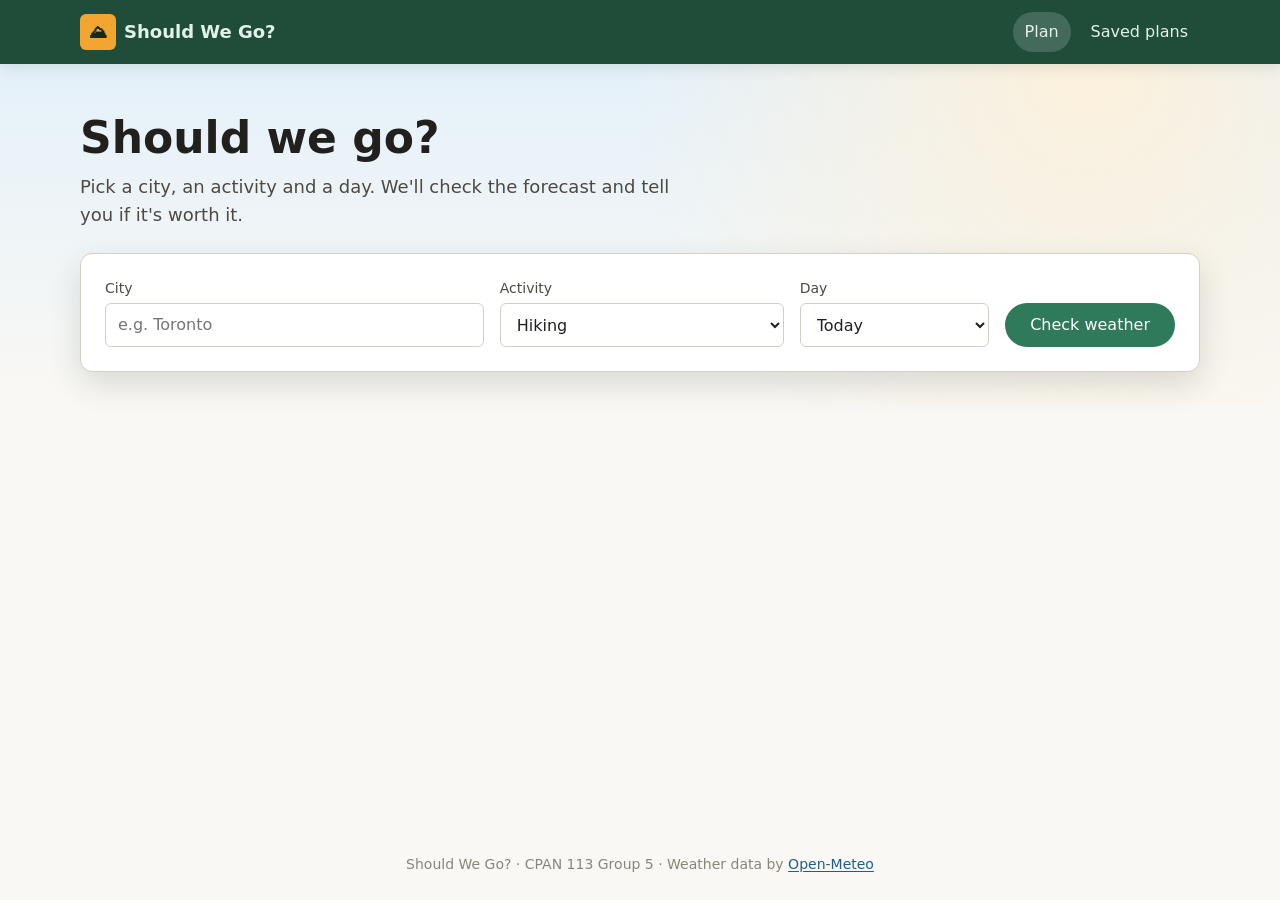
==== commit e652934b: "reduce implementation" ====
--- a/index.html
+++ b/index.html
@@ -3,34 +3,45 @@
   <head>
     <meta charset="UTF-8" />
     <meta name="viewport" content="width=device-width, initial-scale=1" />
-    <meta name="description" content="Should We Go? — check the weather and get a clear go / no-go for your outdoor activity." />
     <title>Should We Go? · Outdoor Activity Planner</title>
     <link rel="stylesheet" href="css/theme.css" />
     <link rel="stylesheet" href="css/main.css" />
-    <script type="module" src="js/pages/home.js"></script>
+    <script src="js/home.js" defer></script>
   </head>
 
   <body>
-    <div id="site-header"></div>
+    <header class="site-header">
+      <div class="container site-header__inner">
+        <a class="brand" href="index.html">
+          <span class="brand__mark" aria-hidden="true">⛰</span>
+          <span class="brand__name">Should We Go?</span>
+        </a>
+        <nav aria-label="Main">
+          <ul class="nav" role="list">
+            <li><a class="nav__link" href="index.html" aria-current="page">Plan</a></li>
+            <li><a class="nav__link" href="saved.html">Saved plans</a></li>
+          </ul>
+        </nav>
+      </div>
+    </header>
 
-    <main id="main">
-      <section class="hero" aria-labelledby="page-title">
+    <main>
+      <section class="hero">
         <div class="container">
-          <h1 id="page-title">Should we go?</h1>
+          <h1>Should we go?</h1>
           <p class="hero__lead">
             Pick a city, an activity and a day. We'll check the forecast and tell you if it's worth it.
           </p>
 
-          <!-- Submits to forecast.html?city=...&activity=...&day=... -->
           <form class="search-form card" id="search-form" action="forecast.html" method="get" novalidate>
             <div class="field search-form__city">
               <label class="field__label" for="city-input">City</label>
-              <input class="input" id="city-input" name="city" type="text" placeholder="e.g. Toronto" autocomplete="address-level2" required />
+              <input class="input" id="city-input" name="city" type="text" placeholder="e.g. Toronto" required />
             </div>
 
             <div class="field">
               <label class="field__label" for="activity-select">Activity</label>
-              <select class="select" id="activity-select" name="activity" required></select>
+              <select class="select" id="activity-select" name="activity"></select>
             </div>
 
             <div class="field">
@@ -46,6 +57,8 @@
       </section>
     </main>
 
-    <div id="site-footer"></div>
+    <footer class="site-footer">
+      <p>Should We Go? · CPAN 113 Group 5 · Weather data by <a href="https://open-meteo.com/">Open-Meteo</a></p>
+    </footer>
   </body>
 </html>
--- a/css/main.css
+++ b/css/main.css
@@ -14,13 +14,6 @@
 /* Footer sticks to the bottom on short pages */
 main {
   flex: 1;
-}
-
-/* JS fills these placeholders. display: contents lets the rendered
-   <header> behave as a direct child of <body> (needed for position: sticky). */
-#site-header,
-#site-footer {
-  display: contents;
 }
 
 .back-link {
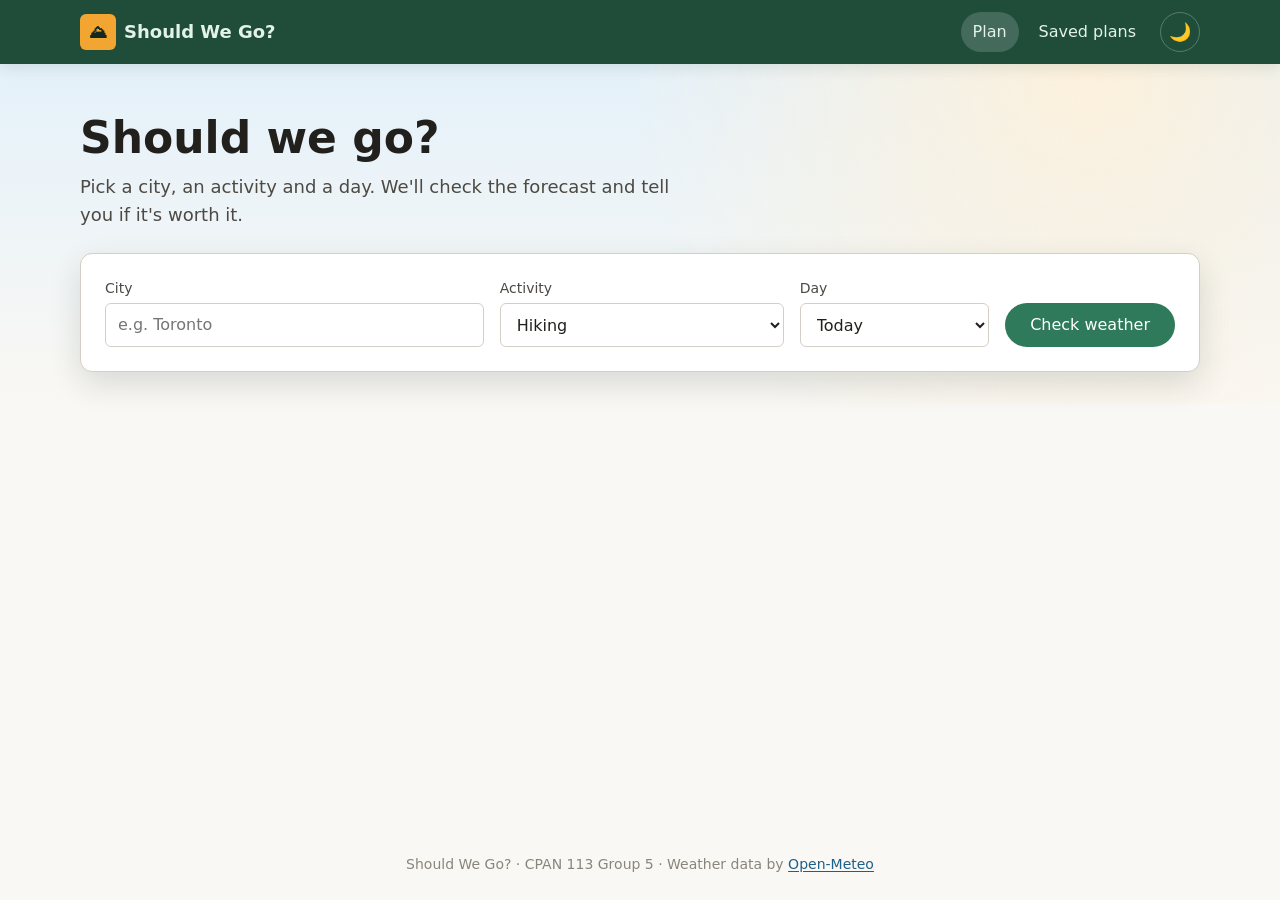
==== commit 4481777a: "add theme" ====
--- a/index.html
+++ b/index.html
@@ -6,6 +6,7 @@
     <title>Should We Go? · Outdoor Activity Planner</title>
     <link rel="stylesheet" href="css/theme.css" />
     <link rel="stylesheet" href="css/main.css" />
+    <script src="js/theme.js"></script>
     <script src="js/home.js" defer></script>
   </head>
 
@@ -16,12 +17,15 @@
           <span class="brand__mark" aria-hidden="true">⛰</span>
           <span class="brand__name">Should We Go?</span>
         </a>
-        <nav aria-label="Main">
-          <ul class="nav" role="list">
-            <li><a class="nav__link" href="index.html" aria-current="page">Plan</a></li>
-            <li><a class="nav__link" href="saved.html">Saved plans</a></li>
-          </ul>
-        </nav>
+        <div class="header-actions">
+          <nav aria-label="Main">
+            <ul class="nav" role="list">
+              <li><a class="nav__link" href="index.html" aria-current="page">Plan</a></li>
+              <li><a class="nav__link" href="saved.html">Saved plans</a></li>
+            </ul>
+          </nav>
+          <button class="theme-toggle" id="theme-toggle" type="button" aria-label="Switch theme">🌙</button>
+        </div>
       </div>
     </header>
 
--- a/css/theme.css
+++ b/css/theme.css
@@ -118,35 +118,36 @@
   --duration-base: 220ms;
 }
 
-/* Dark mode — only the semantic roles change, components stay the same */
-@media (prefers-color-scheme: dark) {
-  :root {
-    --bg-page: #111814;
-    --bg-surface: #1a231e;
-    --bg-subtle: #222d27;
-    --bg-header: #0c1310;
-
-    --text-primary: #eef3ef;
-    --text-secondary: #c2cdc6;
-    --text-muted: #8d9a92;
-
-    --accent: #4fa57f;
-    --accent-hover: #6bbd97;
-    --accent-soft: #1f3a2e;
-    --link: #7dbbe6;
-
-    --border: #2e3b34;
-    --border-strong: #4a5a51;
-
-    --color-go-bg: #183626;
-    --color-maybe-bg: #3a2c0c;
-    --color-nogo-bg: #3d1a17;
-    --error-bg: var(--color-nogo-bg);
-
-    --shadow-sm: 0 1px 2px rgb(0 0 0 / 0.4);
-    --shadow-md: 0 4px 14px rgb(0 0 0 / 0.45);
-    --shadow-lg: 0 12px 32px rgb(0 0 0 / 0.5);
-  }
+/* Dark mode — set by js/theme.js with <html data-theme="dark">.
+   Only the semantic roles change, components stay the same. */
+:root[data-theme="dark"] {
+  color-scheme: dark;
+
+  --bg-page: #111814;
+  --bg-surface: #1a231e;
+  --bg-subtle: #222d27;
+  --bg-header: #0c1310;
+
+  --text-primary: #eef3ef;
+  --text-secondary: #c2cdc6;
+  --text-muted: #8d9a92;
+
+  --accent: #4fa57f;
+  --accent-hover: #6bbd97;
+  --accent-soft: #1f3a2e;
+  --link: #7dbbe6;
+
+  --border: #2e3b34;
+  --border-strong: #4a5a51;
+
+  --color-go-bg: #183626;
+  --color-maybe-bg: #3a2c0c;
+  --color-nogo-bg: #3d1a17;
+  --error-bg: var(--color-nogo-bg);
+
+  --shadow-sm: 0 1px 2px rgb(0 0 0 / 0.4);
+  --shadow-md: 0 4px 14px rgb(0 0 0 / 0.45);
+  --shadow-lg: 0 12px 32px rgb(0 0 0 / 0.5);
 }
 
 /* --------------------------------------------------------------------------
--- a/css/main.css
+++ b/css/main.css
@@ -111,6 +111,30 @@
   background: rgb(255 255 255 / 0.16);
 }
 
+.header-actions {
+  display: flex;
+  align-items: center;
+  gap: var(--space-3);
+}
+
+.theme-toggle {
+  display: grid;
+  place-items: center;
+  width: 2.5rem;
+  height: 2.5rem;
+  border: 1px solid rgb(255 255 255 / 0.25);
+  border-radius: 50%;
+  background: transparent;
+  color: inherit;
+  font-size: var(--text-lg);
+  cursor: pointer;
+  transition: background-color var(--duration-fast) var(--ease);
+}
+
+.theme-toggle:hover {
+  background: rgb(255 255 255 / 0.1);
+}
+
 .nav__count {
   min-width: 1.4rem;
   padding: 0 var(--space-1);
@@ -177,10 +201,8 @@
     linear-gradient(180deg, var(--color-sky-100) 0%, var(--bg-page) 100%);
 }
 
-@media (prefers-color-scheme: dark) {
-  .hero {
-    background: linear-gradient(180deg, #16241d 0%, var(--bg-page) 100%);
-  }
+[data-theme="dark"] .hero {
+  background: linear-gradient(180deg, #16241d 0%, var(--bg-page) 100%);
 }
 
 .hero__lead {
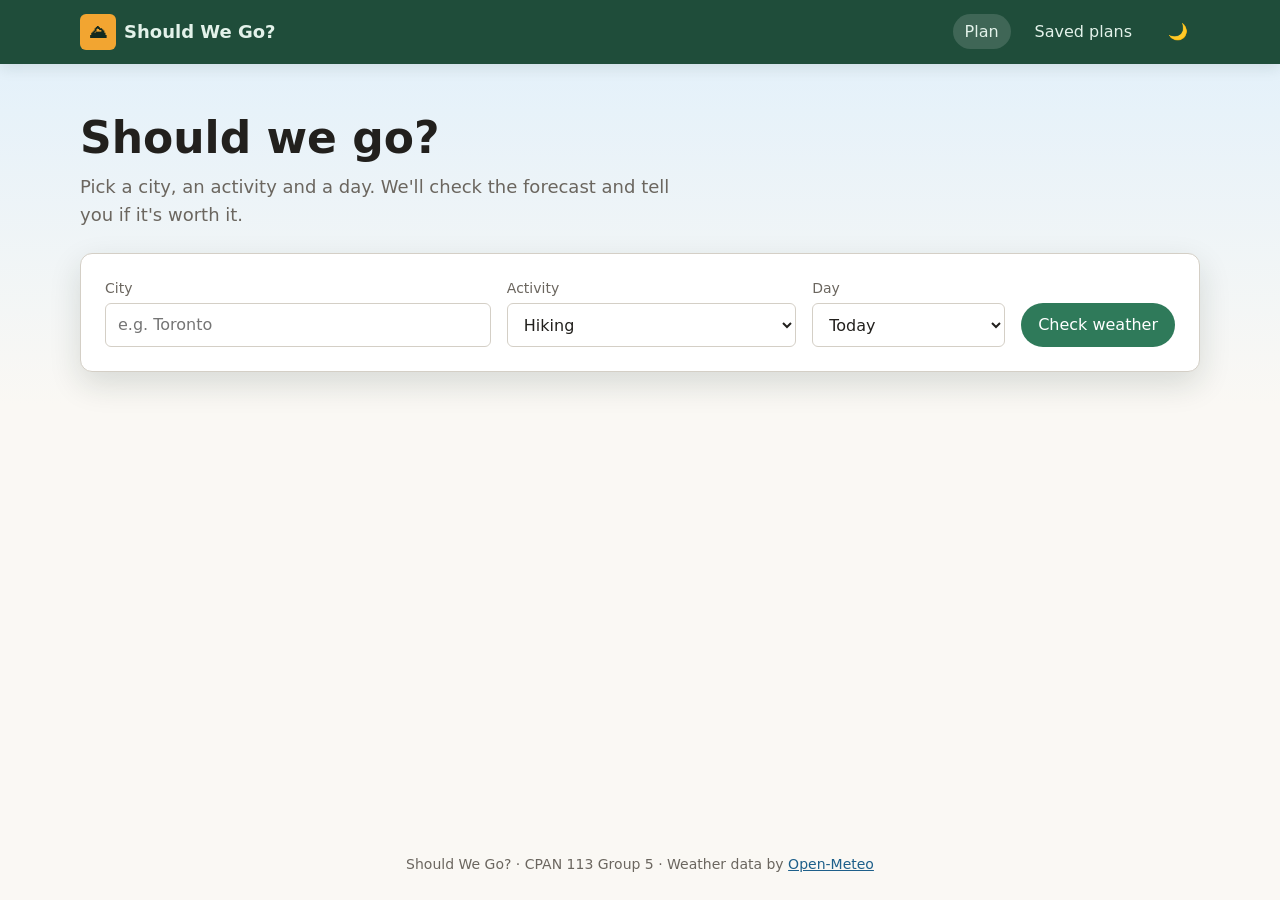
==== commit c691afe5: "fix data sharing" ====
--- a/index.html
+++ b/index.html
@@ -7,7 +7,7 @@
     <link rel="stylesheet" href="css/theme.css" />
     <link rel="stylesheet" href="css/main.css" />
     <script src="js/theme.js"></script>
-    <script src="js/home.js" defer></script>
+    <script type="module" src="js/home.js"></script>
   </head>
 
   <body>
--- a/css/theme.css
+++ b/css/theme.css
@@ -1,94 +1,39 @@
-/* ==========================================================================
-   Should We Go? — Theme
-   Design tokens (CSS variables) + global base styles.
-   Every other stylesheet should use these variables instead of raw values.
-   ========================================================================== */
-
-/* --------------------------------------------------------------------------
-   1. Design tokens
-   -------------------------------------------------------------------------- */
 :root {
-  /* Brand palette — outdoors: forest, sky, sun, earth */
-  --color-forest-900: #12291f;
-  --color-forest-700: #1f4d3a;
-  --color-forest-500: #2f7a5a;
-  --color-forest-300: #8cc5a8;
-  --color-forest-100: #e3f2ea;
-
-  --color-sky-700: #1d5f8a;
-  --color-sky-500: #3a8fc7;
-  --color-sky-100: #e4f1fa;
-
-  --color-sun-500: #f2a531;
-  --color-sun-100: #fdf1dc;
-
-  --color-earth-500: #9b6b43;
-  --color-earth-100: #f4ece3;
-
-  /* Neutrals */
-  --color-white: #ffffff;
-  --color-sand-50: #faf8f4;
-  --color-sand-100: #f2eee7;
-  --color-stone-300: #d4cfc6;
-  --color-stone-500: #8a857c;
-  --color-stone-700: #4d4943;
-  --color-stone-900: #22201d;
-
-  /* Verdict colors — used by the suitability score */
-  --color-go: #2e8b57; /* score >= 70 : Go */
-  --color-go-bg: #e2f4ea;
-  --color-maybe: #d98e04; /* score 40–69 : Maybe */
-  --color-maybe-bg: #fdf1d6;
-  --color-nogo: #c8443a; /* score < 40  : Stay home */
-  --color-nogo-bg: #fbe4e1;
-
-  /* Semantic roles (use these in components) */
-  --bg-page: var(--color-sand-50);
-  --bg-surface: var(--color-white);
-  --bg-subtle: var(--color-sand-100);
-  --bg-header: var(--color-forest-700);
-
-  --text-primary: var(--color-stone-900);
-  --text-secondary: var(--color-stone-700);
-  --text-muted: var(--color-stone-500);
-  --text-on-dark: var(--color-forest-100);
-  --text-on-accent: var(--color-white);
-
-  --accent: var(--color-forest-500);
-  --accent-hover: var(--color-forest-700);
-  --accent-soft: var(--color-forest-100);
-  --link: var(--color-sky-700);
-
-  --border: var(--color-stone-300);
-  --border-strong: var(--color-stone-500);
-  --focus-ring: var(--color-sky-500);
-
-  --error: var(--color-nogo);
-  --error-bg: var(--color-nogo-bg);
-
-  /* Typography */
-  --font-body:
-    system-ui, -apple-system, "Segoe UI", Roboto, "Helvetica Neue", Arial,
-    sans-serif;
-  --font-display: "Trebuchet MS", "Avenir Next", var(--font-body);
-  --font-mono: ui-monospace, "SF Mono", Menlo, Consolas, monospace;
-
-  --text-xs: 0.75rem;
-  --text-sm: 0.875rem;
-  --text-base: 1rem;
-  --text-lg: 1.125rem;
-  --text-xl: 1.375rem;
-  --text-2xl: 1.75rem;
-  --text-3xl: clamp(2rem, 1.4rem + 2.5vw, 2.75rem);
-
-  --weight-regular: 400;
-  --weight-medium: 500;
-  --weight-bold: 700;
-
-  --leading-tight: 1.2;
-  --leading-normal: 1.55;
-
-  /* Spacing scale (4px base) */
+  --bg-page: #faf8f4;
+  --bg-surface: #ffffff;
+  --bg-subtle: #f2eee7;
+  --bg-header: #1f4d3a;
+  --bg-hero: linear-gradient(180deg, #e4f1fa, var(--bg-page));
+
+  --text: #22201d;
+  --text-muted: #6b665f;
+  --text-on-dark: #e3f2ea;
+
+  --accent: #2f7a5a;
+  --accent-hover: #1f4d3a;
+  --accent-soft: #e3f2ea;
+  --sun: #f2a531;
+  --link: #1d5f8a;
+  --border: #d4cfc6;
+  --focus: #3a8fc7;
+
+  --go: #2e8b57;
+  --go-bg: #e2f4ea;
+  --maybe: #d98e04;
+  --maybe-bg: #fdf1d6;
+  --nogo: #c8443a;
+  --nogo-bg: #fbe4e1;
+
+  --font: system-ui, -apple-system, "Segoe UI", Roboto, Arial, sans-serif;
+  --font-display: "Trebuchet MS", "Avenir Next", var(--font);
+
+  --fs-xs: 0.75rem;
+  --fs-sm: 0.875rem;
+  --fs-lg: 1.125rem;
+  --fs-xl: 1.375rem;
+  --fs-2xl: 1.75rem;
+  --fs-3xl: clamp(2rem, 1.4rem + 2.5vw, 2.75rem);
+
   --space-1: 0.25rem;
   --space-2: 0.5rem;
   --space-3: 0.75rem;
@@ -96,240 +41,165 @@
   --space-5: 1.5rem;
   --space-6: 2rem;
   --space-7: 3rem;
-  --space-8: 4rem;
-
-  /* Shape & depth */
+
   --radius-sm: 6px;
-  --radius-md: 12px;
-  --radius-lg: 20px;
+  --radius: 12px;
   --radius-pill: 999px;
-
   --shadow-sm: 0 1px 2px rgb(18 41 31 / 0.08);
-  --shadow-md: 0 4px 14px rgb(18 41 31 / 0.1);
+  --shadow: 0 4px 14px rgb(18 41 31 / 0.1);
   --shadow-lg: 0 12px 32px rgb(18 41 31 / 0.14);
-
-  /* Layout */
-  --container-max: 1120px;
-  --header-height: 64px;
-
-  /* Motion */
-  --ease: cubic-bezier(0.2, 0.7, 0.2, 1);
-  --duration-fast: 120ms;
-  --duration-base: 220ms;
-}
-
-/* Dark mode — set by js/theme.js with <html data-theme="dark">.
-   Only the semantic roles change, components stay the same. */
+  --transition: 150ms ease;
+}
+
 :root[data-theme="dark"] {
   color-scheme: dark;
-
   --bg-page: #111814;
   --bg-surface: #1a231e;
   --bg-subtle: #222d27;
   --bg-header: #0c1310;
-
-  --text-primary: #eef3ef;
-  --text-secondary: #c2cdc6;
-  --text-muted: #8d9a92;
-
+  --bg-hero: linear-gradient(180deg, #16241d, var(--bg-page));
+  --text: #eef3ef;
+  --text-muted: #9aa69f;
   --accent: #4fa57f;
   --accent-hover: #6bbd97;
   --accent-soft: #1f3a2e;
   --link: #7dbbe6;
-
   --border: #2e3b34;
-  --border-strong: #4a5a51;
-
-  --color-go-bg: #183626;
-  --color-maybe-bg: #3a2c0c;
-  --color-nogo-bg: #3d1a17;
-  --error-bg: var(--color-nogo-bg);
-
+  --go-bg: #183626;
+  --maybe-bg: #3a2c0c;
+  --nogo-bg: #3d1a17;
   --shadow-sm: 0 1px 2px rgb(0 0 0 / 0.4);
-  --shadow-md: 0 4px 14px rgb(0 0 0 / 0.45);
+  --shadow: 0 4px 14px rgb(0 0 0 / 0.45);
   --shadow-lg: 0 12px 32px rgb(0 0 0 / 0.5);
 }
 
-/* --------------------------------------------------------------------------
-   2. Reset
-   -------------------------------------------------------------------------- */
+/* Base */
 *,
 *::before,
 *::after {
   box-sizing: border-box;
-}
-
-* {
   margin: 0;
 }
 
-html {
-  -webkit-text-size-adjust: 100%;
-  scroll-behavior: smooth;
-}
-
-img,
-svg {
-  display: block;
-  max-width: 100%;
+body {
+  min-height: 100vh;
+  display: flex;
+  flex-direction: column;
+  background: var(--bg-page);
+  color: var(--text);
+  font-family: var(--font);
+  line-height: 1.55;
+}
+
+h1,
+h2,
+h3 {
+  font-family: var(--font-display);
+  line-height: 1.2;
+}
+
+h1 {
+  font-size: var(--fs-3xl);
 }
 
 input,
 button,
-select,
-textarea {
+select {
   font: inherit;
   color: inherit;
 }
 
-ul[role="list"],
-ol[role="list"] {
+ul[role="list"] {
   list-style: none;
   padding: 0;
 }
 
-/* --------------------------------------------------------------------------
-   3. Global base
-   -------------------------------------------------------------------------- */
-body {
-  min-height: 100vh;
-  background: var(--bg-page);
-  color: var(--text-primary);
-  font-family: var(--font-body);
-  font-size: var(--text-base);
-  line-height: var(--leading-normal);
-  -webkit-font-smoothing: antialiased;
-}
-
-h1,
-h2,
-h3,
-h4 {
-  font-family: var(--font-display);
-  line-height: var(--leading-tight);
-  font-weight: var(--weight-bold);
-  text-wrap: balance;
-}
-
-h1 {
-  font-size: var(--text-3xl);
-}
-h2 {
-  font-size: var(--text-2xl);
-}
-h3 {
-  font-size: var(--text-xl);
-}
-h4 {
-  font-size: var(--text-lg);
-}
-
-p {
-  text-wrap: pretty;
-}
-
 a {
   color: var(--link);
-  text-underline-offset: 2px;
 }
 
 :focus-visible {
-  outline: 3px solid var(--focus-ring);
+  outline: 3px solid var(--focus);
   outline-offset: 2px;
-  border-radius: var(--radius-sm);
-}
-
-::selection {
-  background: var(--color-sun-100);
-  color: var(--color-stone-900);
 }
 
 [hidden] {
   display: none !important;
 }
 
-/* --------------------------------------------------------------------------
-   4. Shared building blocks (used on every screen)
-   -------------------------------------------------------------------------- */
+/* Shared pieces */
 .container {
-  width: min(100% - 2 * var(--space-4), var(--container-max));
+  width: min(100% - 2rem, 1120px);
   margin-inline: auto;
 }
 
 .card {
+  padding: var(--space-5);
   background: var(--bg-surface);
   border: 1px solid var(--border);
-  border-radius: var(--radius-md);
+  border-radius: var(--radius);
   box-shadow: var(--shadow-sm);
-  padding: var(--space-5);
-}
-
-/* Buttons */
+}
+
+.muted {
+  color: var(--text-muted);
+}
+
+.eyebrow {
+  font-size: var(--fs-xs);
+  font-weight: 700;
+  letter-spacing: 0.08em;
+  text-transform: uppercase;
+  color: var(--accent);
+}
+
 .btn {
   display: inline-flex;
   align-items: center;
   justify-content: center;
-  gap: var(--space-2);
+  min-height: 2.5rem;
   padding: var(--space-2) var(--space-4);
-  min-height: 2.5rem;
   border: 1px solid transparent;
   border-radius: var(--radius-pill);
-  font-weight: var(--weight-medium);
+  font-weight: 500;
   text-decoration: none;
   cursor: pointer;
-  transition:
-    background-color var(--duration-fast) var(--ease),
-    border-color var(--duration-fast) var(--ease),
-    transform var(--duration-fast) var(--ease);
-}
-
-.btn:active {
-  transform: translateY(1px);
-}
-
-.btn:disabled {
-  opacity: 0.55;
-  cursor: not-allowed;
+  transition: background var(--transition);
 }
 
 .btn--primary {
   background: var(--accent);
-  color: var(--text-on-accent);
+  color: #fff;
 }
 
 .btn--primary:hover {
   background: var(--accent-hover);
 }
 
-.btn--ghost {
-  background: transparent;
-  border-color: var(--border);
-  color: var(--text-primary);
-}
-
-.btn--ghost:hover {
-  border-color: var(--border-strong);
-  background: var(--bg-subtle);
-}
-
+.btn--ghost,
 .btn--danger {
   background: transparent;
   border-color: var(--border);
-  color: var(--error);
+}
+
+.btn--ghost:hover {
+  background: var(--bg-subtle);
+}
+
+.btn--danger {
+  color: var(--nogo);
 }
 
 .btn--danger:hover {
-  background: var(--error-bg);
-  border-color: var(--error);
+  background: var(--nogo-bg);
 }
 
 .btn--sm {
   min-height: 2rem;
   padding: var(--space-1) var(--space-3);
-  font-size: var(--text-sm);
-}
-
-/* Form fields */
+  font-size: var(--fs-sm);
+}
+
 .field {
   display: flex;
   flex-direction: column;
@@ -337,9 +207,9 @@
 }
 
 .field__label {
-  font-size: var(--text-sm);
-  font-weight: var(--weight-medium);
-  color: var(--text-secondary);
+  font-size: var(--fs-sm);
+  font-weight: 500;
+  color: var(--text-muted);
 }
 
 .input,
@@ -350,96 +220,51 @@
   background: var(--bg-surface);
   border: 1px solid var(--border);
   border-radius: var(--radius-sm);
-  transition: border-color var(--duration-fast) var(--ease);
-}
-
-.input:hover,
-.select:hover {
-  border-color: var(--border-strong);
-}
-
-.input:focus-visible,
-.select:focus-visible {
-  outline-offset: 0;
-  border-color: var(--focus-ring);
-}
-
-.input[aria-invalid="true"] {
-  border-color: var(--error);
-}
-
-.field__hint {
-  font-size: var(--text-xs);
-  color: var(--text-muted);
-}
-
-/* Badges / verdict chips */
+}
+
 .badge {
-  display: inline-flex;
-  align-items: center;
-  gap: var(--space-1);
   padding: 0.15rem var(--space-3);
   border-radius: var(--radius-pill);
-  font-size: var(--text-xs);
-  font-weight: var(--weight-bold);
-  letter-spacing: 0.02em;
+  font-size: var(--fs-xs);
+  font-weight: 700;
   text-transform: uppercase;
-  background: var(--bg-subtle);
-  color: var(--text-secondary);
-}
-
-.badge--go {
-  background: var(--color-go-bg);
-  color: var(--color-go);
-}
-.badge--maybe {
-  background: var(--color-maybe-bg);
-  color: var(--color-maybe);
-}
-.badge--nogo {
-  background: var(--color-nogo-bg);
-  color: var(--color-nogo);
-}
-
-/* Alerts (error message required by the proposal) */
+}
+
+/* Verdict colors: data-verdict="go|maybe|nogo" or badge--go|maybe|nogo */
+.badge--go,
+[data-verdict="go"] {
+  --verdict: var(--go);
+  --verdict-bg: var(--go-bg);
+}
+
+.badge--maybe,
+[data-verdict="maybe"] {
+  --verdict: var(--maybe);
+  --verdict-bg: var(--maybe-bg);
+}
+
+.badge--nogo,
+[data-verdict="nogo"] {
+  --verdict: var(--nogo);
+  --verdict-bg: var(--nogo-bg);
+}
+
+.badge[class*="badge--"] {
+  background: var(--verdict-bg);
+  color: var(--verdict);
+}
+
 .alert {
   padding: var(--space-3) var(--space-4);
+  border-left: 4px solid var(--nogo);
   border-radius: var(--radius-sm);
-  border-left: 4px solid var(--border-strong);
-  background: var(--bg-subtle);
-}
-
-.alert--error {
-  border-color: var(--error);
-  background: var(--error-bg);
-  color: var(--error);
-  font-weight: var(--weight-medium);
-}
-
-/* Utilities */
-.visually-hidden {
-  position: absolute !important;
-  width: 1px;
-  height: 1px;
-  padding: 0;
-  margin: -1px;
-  overflow: hidden;
-  clip: rect(0 0 0 0);
-  white-space: nowrap;
-  border: 0;
-}
-
-.muted {
-  color: var(--text-muted);
-}
-
-/* Respect users who prefer less motion */
+  background: var(--nogo-bg);
+  color: var(--nogo);
+  font-weight: 500;
+}
+
 @media (prefers-reduced-motion: reduce) {
-  *,
-  *::before,
-  *::after {
-    animation-duration: 0.01ms !important;
-    transition-duration: 0.01ms !important;
-    scroll-behavior: auto !important;
+  * {
+    transition: none !important;
   }
 }
--- a/css/main.css
+++ b/css/main.css
@@ -1,79 +1,35 @@
-/* ==========================================================================
-   Should We Go? — Screens
-   Layout and components for each screen. All values come from theme.css.
-   ========================================================================== */
-
-/* --------------------------------------------------------------------------
-   Page shell (shared by every HTML page)
-   -------------------------------------------------------------------------- */
-body {
-  display: flex;
-  flex-direction: column;
-}
-
-/* Footer sticks to the bottom on short pages */
-main {
-  flex: 1;
-}
-
-.back-link {
-  display: inline-block;
-  margin-bottom: var(--space-4);
-  font-weight: var(--weight-medium);
-  text-decoration: none;
-}
-
-.back-link:hover {
-  text-decoration: underline;
-}
-
-/* --------------------------------------------------------------------------
-   Skip link
-   -------------------------------------------------------------------------- */
-.skip-link {
-  position: absolute;
-  top: var(--space-2);
-  left: var(--space-2);
-  z-index: 100;
-  padding: var(--space-2) var(--space-4);
-  background: var(--bg-surface);
-  border-radius: var(--radius-sm);
-  transform: translateY(-200%);
-}
-
-.skip-link:focus {
-  transform: none;
-}
-
-/* --------------------------------------------------------------------------
-   Header
-   -------------------------------------------------------------------------- */
+/* Header + footer */
 .site-header {
   position: sticky;
   top: 0;
   z-index: 10;
   background: var(--bg-header);
   color: var(--text-on-dark);
-  box-shadow: var(--shadow-md);
+  box-shadow: var(--shadow);
+}
+
+.site-header__inner,
+.header-actions,
+.nav {
+  display: flex;
+  align-items: center;
+  gap: var(--space-3);
 }
 
 .site-header__inner {
-  display: flex;
-  align-items: center;
   justify-content: space-between;
-  min-height: var(--header-height);
-  gap: var(--space-4);
+  min-height: 64px;
 }
 
 .brand {
-  display: inline-flex;
+  display: flex;
   align-items: center;
   gap: var(--space-2);
   color: inherit;
   text-decoration: none;
   font-family: var(--font-display);
-  font-weight: var(--weight-bold);
-  font-size: var(--text-lg);
+  font-size: var(--fs-lg);
+  font-weight: 700;
 }
 
 .brand__mark {
@@ -82,134 +38,50 @@
   width: 2.25rem;
   height: 2.25rem;
   border-radius: var(--radius-sm);
-  background: var(--color-sun-500);
-  color: var(--color-forest-900);
-}
-
-.nav {
-  display: flex;
-  gap: var(--space-2);
-}
-
-.nav__link {
-  display: inline-flex;
-  align-items: center;
-  gap: var(--space-2);
+  background: var(--sun);
+  color: #12291f;
+}
+
+.nav__link,
+.theme-toggle {
   padding: var(--space-2) var(--space-3);
+  border: 0;
   border-radius: var(--radius-pill);
-  color: inherit;
-  text-decoration: none;
-  font-weight: var(--weight-medium);
-  transition: background-color var(--duration-fast) var(--ease);
-}
-
-.nav__link:hover {
-  background: rgb(255 255 255 / 0.1);
-}
-
-.nav__link[aria-current="page"] {
-  background: rgb(255 255 255 / 0.16);
-}
-
-.header-actions {
-  display: flex;
-  align-items: center;
-  gap: var(--space-3);
-}
-
-.theme-toggle {
-  display: grid;
-  place-items: center;
-  width: 2.5rem;
-  height: 2.5rem;
-  border: 1px solid rgb(255 255 255 / 0.25);
-  border-radius: 50%;
   background: transparent;
   color: inherit;
-  font-size: var(--text-lg);
+  font-weight: 500;
+  text-decoration: none;
   cursor: pointer;
-  transition: background-color var(--duration-fast) var(--ease);
-}
-
-.theme-toggle:hover {
-  background: rgb(255 255 255 / 0.1);
-}
-
-.nav__count {
-  min-width: 1.4rem;
-  padding: 0 var(--space-1);
-  border-radius: var(--radius-pill);
-  background: var(--color-sun-500);
-  color: var(--color-forest-900);
-  font-size: var(--text-xs);
-  font-weight: var(--weight-bold);
+}
+
+.nav__link:hover,
+.theme-toggle:hover,
+.nav__link[aria-current="page"] {
+  background: rgb(255 255 255 / 0.14);
+}
+
+.site-footer {
+  padding: var(--space-5);
+  font-size: var(--fs-sm);
+  color: var(--text-muted);
   text-align: center;
 }
 
-/* --------------------------------------------------------------------------
-   Shared section bits
-   -------------------------------------------------------------------------- */
-.eyebrow {
-  font-size: var(--text-xs);
-  font-weight: var(--weight-bold);
-  letter-spacing: 0.08em;
-  text-transform: uppercase;
-  color: var(--accent);
-}
-
-.card__title {
-  font-size: var(--text-lg);
-  margin-bottom: var(--space-3);
-}
-
-.state {
-  display: flex;
-  flex-direction: column;
-  align-items: center;
-  gap: var(--space-2);
-  padding: var(--space-7) var(--space-4);
-  text-align: center;
-  color: var(--text-muted);
-}
-
-.state__icon {
-  font-size: 2.5rem;
-}
-
-.spinner {
-  width: 2rem;
-  height: 2rem;
-  border: 3px solid var(--border);
-  border-top-color: var(--accent);
-  border-radius: 50%;
-  animation: spin 0.8s linear infinite;
-}
-
-@keyframes spin {
-  to {
-    transform: rotate(360deg);
-  }
-}
-
-/* --------------------------------------------------------------------------
-   SCREEN 1 — Planner: hero + search form
-   -------------------------------------------------------------------------- */
+main {
+  flex: 1;
+}
+
+/* Home */
 .hero {
   padding-block: var(--space-7) var(--space-6);
-  background:
-    radial-gradient(circle at 85% 0%, var(--color-sun-100) 0, transparent 40%),
-    linear-gradient(180deg, var(--color-sky-100) 0%, var(--bg-page) 100%);
-}
-
-[data-theme="dark"] .hero {
-  background: linear-gradient(180deg, #16241d 0%, var(--bg-page) 100%);
+  background: var(--bg-hero);
 }
 
 .hero__lead {
   max-width: 38rem;
   margin-top: var(--space-2);
-  font-size: var(--text-lg);
-  color: var(--text-secondary);
+  font-size: var(--fs-lg);
+  color: var(--text-muted);
 }
 
 .search-form {
@@ -223,41 +95,42 @@
 
 .search-form__submit {
   min-height: 2.75rem;
-  padding-inline: var(--space-5);
 }
 
 .search-form__error {
   grid-column: 1 / -1;
 }
 
-/* --------------------------------------------------------------------------
-   SCREEN 1 — Results
-   -------------------------------------------------------------------------- */
-.results {
-  padding-block: var(--space-6);
-}
-
-.results__title {
-  font-size: var(--text-2xl);
-}
-
-.verdict__title {
-  font-size: var(--text-xl);
-}
-
-.results__header {
+/* Forecast */
+.results,
+.saved {
+  padding-block: var(--space-6) var(--space-7);
+}
+
+.back-link {
+  display: inline-block;
+  margin-bottom: var(--space-4);
+  text-decoration: none;
+}
+
+.results__header,
+.saved__header {
   display: flex;
   flex-wrap: wrap;
   align-items: flex-end;
   justify-content: space-between;
-  gap: var(--space-3);
+  gap: var(--space-4);
   margin-bottom: var(--space-5);
 }
 
-/* Forecast day cards */
+.results__title,
+.saved__title {
+  font-size: var(--fs-2xl);
+}
+
 .forecast-list {
   display: grid;
-  grid-template-columns: repeat(7, minmax(0, 1fr));
+  grid-template-columns: repeat(7, 1fr);
   gap: var(--space-3);
   margin-bottom: var(--space-5);
 }
@@ -271,17 +144,13 @@
   padding: var(--space-3) var(--space-2);
   background: var(--bg-surface);
   border: 2px solid var(--border);
-  border-radius: var(--radius-md);
+  border-radius: var(--radius);
   cursor: pointer;
-  transition:
-    border-color var(--duration-fast) var(--ease),
-    transform var(--duration-fast) var(--ease),
-    box-shadow var(--duration-fast) var(--ease);
+  transition: transform var(--transition);
 }
 
 .forecast-card:hover {
   transform: translateY(-2px);
-  box-shadow: var(--shadow-md);
 }
 
 .forecast-card.is-selected {
@@ -290,46 +159,34 @@
 }
 
 .forecast-card__day {
-  font-weight: var(--weight-bold);
+  font-weight: 700;
 }
 
 .forecast-card__date {
-  font-size: var(--text-xs);
+  font-size: var(--fs-xs);
   color: var(--text-muted);
 }
 
 .forecast-card__temp {
-  font-size: var(--text-lg);
-  font-weight: var(--weight-medium);
-}
-
-/* Verdict + detail cards */
+  font-size: var(--fs-lg);
+}
+
 .verdict-grid {
   display: grid;
-  grid-template-columns: repeat(2, minmax(0, 1fr));
+  grid-template-columns: 1fr 1fr;
   gap: var(--space-4);
 }
 
+.verdict,
+.verdict-grid__wide {
+  grid-column: 1 / -1;
+}
+
 .verdict {
-  /* Verdict color drives the ring + border. Set data-verdict="go|maybe|nogo" in JS. */
-  --verdict-color: var(--color-maybe);
-  --verdict-bg: var(--color-maybe-bg);
-
-  grid-column: 1 / -1;
   display: flex;
   align-items: center;
   gap: var(--space-6);
-  border-left: 6px solid var(--verdict-color);
-}
-
-.verdict[data-verdict="go"] {
-  --verdict-color: var(--color-go);
-  --verdict-bg: var(--color-go-bg);
-}
-
-.verdict[data-verdict="nogo"] {
-  --verdict-color: var(--color-nogo);
-  --verdict-bg: var(--color-nogo-bg);
+  border-left: 6px solid var(--verdict);
 }
 
 .verdict__text {
@@ -339,48 +196,36 @@
   gap: var(--space-2);
 }
 
-.verdict__text .btn {
-  margin-top: var(--space-2);
-}
-
-/* Score ring: set style="--score: 0–100" on the element */
+.verdict__title {
+  font-size: var(--fs-xl);
+}
+
 .score-ring {
-  --score: 0;
-  --size: 9rem;
-
   flex-shrink: 0;
   display: grid;
   place-content: center;
   justify-items: center;
-  width: var(--size);
-  height: var(--size);
+  width: 9rem;
+  height: 9rem;
   border-radius: 50%;
   background:
     radial-gradient(closest-side, var(--bg-surface) 78%, transparent 79%),
-    conic-gradient(
-      var(--verdict-color) calc(var(--score) * 1%),
-      var(--verdict-bg) 0
-    );
+    conic-gradient(var(--verdict) calc(var(--score) * 1%), var(--verdict-bg) 0);
 }
 
 .score-ring__value {
   font-family: var(--font-display);
   font-size: 2.5rem;
-  font-weight: var(--weight-bold);
+  font-weight: 700;
   line-height: 1;
-  color: var(--verdict-color);
-}
-
-.score-ring__max {
-  font-size: var(--text-sm);
-  color: var(--text-muted);
-}
-
-.verdict-grid__wide {
-  grid-column: 1 / -1;
-}
-
-/* Weather stats */
+  color: var(--verdict);
+}
+
+.card__title {
+  font-size: var(--fs-lg);
+  margin-bottom: var(--space-3);
+}
+
 .weather-stats {
   display: grid;
   grid-template-columns: repeat(auto-fit, minmax(7rem, 1fr));
@@ -394,41 +239,33 @@
 }
 
 .weather-stat dt {
-  font-size: var(--text-xs);
+  font-size: var(--fs-xs);
   color: var(--text-muted);
 }
 
 .weather-stat dd {
-  font-size: var(--text-lg);
-  font-weight: var(--weight-bold);
-}
-
-/* Warnings + advice lists */
+  font-size: var(--fs-lg);
+  font-weight: 700;
+}
+
 .note-list {
-  display: flex;
-  flex-direction: column;
+  display: grid;
   gap: var(--space-2);
 }
 
 .note-list li {
-  position: relative;
-  padding: var(--space-2) var(--space-3) var(--space-2) var(--space-6);
+  padding: var(--space-2) var(--space-3);
   border-radius: var(--radius-sm);
 }
 
-.note-list li::before {
-  position: absolute;
-  left: var(--space-3);
-  font-weight: var(--weight-bold);
-}
-
 .note-list--warning li {
-  background: var(--color-maybe-bg);
+  background: var(--maybe-bg);
 }
 
 .note-list--warning li::before {
-  content: "!";
-  color: var(--color-maybe);
+  content: "! ";
+  color: var(--maybe);
+  font-weight: 700;
 }
 
 .note-list--advice li {
@@ -436,30 +273,26 @@
 }
 
 .note-list--advice li::before {
-  content: "✓";
+  content: "✓ ";
   color: var(--accent);
-}
-
-/* --------------------------------------------------------------------------
-   SCREEN 2 — Saved plans
-   -------------------------------------------------------------------------- */
-.saved {
-  padding-block: var(--space-6) var(--space-7);
-}
-
-.saved__title {
-  font-size: var(--text-2xl);
-}
-
-.saved__header {
-  display: flex;
-  flex-wrap: wrap;
-  align-items: flex-end;
-  justify-content: space-between;
-  gap: var(--space-4);
-  margin-bottom: var(--space-5);
-}
-
+  font-weight: 700;
+}
+
+.state {
+  display: flex;
+  flex-direction: column;
+  align-items: center;
+  gap: var(--space-2);
+  padding: var(--space-7) var(--space-4);
+  color: var(--text-muted);
+  text-align: center;
+}
+
+.state__icon {
+  font-size: 2.5rem;
+}
+
+/* Saved plans */
 .summary {
   display: flex;
   gap: var(--space-3);
@@ -473,18 +306,18 @@
   padding: var(--space-3) var(--space-4);
   background: var(--bg-surface);
   border: 1px solid var(--border);
-  border-radius: var(--radius-md);
+  border-radius: var(--radius);
 }
 
 .summary__value {
   font-family: var(--font-display);
-  font-size: var(--text-2xl);
-  font-weight: var(--weight-bold);
+  font-size: var(--fs-2xl);
+  font-weight: 700;
   color: var(--accent);
 }
 
 .summary__label {
-  font-size: var(--text-xs);
+  font-size: var(--fs-xs);
   color: var(--text-muted);
 }
 
@@ -496,15 +329,11 @@
 }
 
 .plan-list {
-  display: flex;
-  flex-direction: column;
+  display: grid;
   gap: var(--space-3);
 }
 
 .plan-card {
-  --verdict-color: var(--color-maybe);
-  --verdict-bg: var(--color-maybe-bg);
-
   display: grid;
   grid-template-columns: auto 1fr auto auto;
   align-items: center;
@@ -512,19 +341,9 @@
   padding: var(--space-4);
   background: var(--bg-surface);
   border: 1px solid var(--border);
-  border-left: 6px solid var(--verdict-color);
-  border-radius: var(--radius-md);
+  border-left: 6px solid var(--verdict);
+  border-radius: var(--radius);
   box-shadow: var(--shadow-sm);
-}
-
-.plan-card[data-verdict="go"] {
-  --verdict-color: var(--color-go);
-  --verdict-bg: var(--color-go-bg);
-}
-
-.plan-card[data-verdict="nogo"] {
-  --verdict-color: var(--color-nogo);
-  --verdict-bg: var(--color-nogo-bg);
 }
 
 .plan-card__score {
@@ -534,14 +353,14 @@
   height: 3.25rem;
   border-radius: 50%;
   background: var(--verdict-bg);
-  color: var(--verdict-color);
+  color: var(--verdict);
   font-family: var(--font-display);
-  font-size: var(--text-lg);
-  font-weight: var(--weight-bold);
+  font-size: var(--fs-lg);
+  font-weight: 700;
 }
 
 .plan-card__title {
-  font-size: var(--text-lg);
+  font-size: var(--fs-lg);
 }
 
 .plan-card__actions {
@@ -549,19 +368,7 @@
   gap: var(--space-2);
 }
 
-/* --------------------------------------------------------------------------
-   Footer
-   -------------------------------------------------------------------------- */
-.site-footer {
-  padding-block: var(--space-5);
-  font-size: var(--text-sm);
-  color: var(--text-muted);
-  text-align: center;
-}
-
-/* --------------------------------------------------------------------------
-   Responsive
-   -------------------------------------------------------------------------- */
+/* Tablet */
 @media (max-width: 860px) {
   .search-form {
     grid-template-columns: 1fr 1fr;
@@ -577,23 +384,15 @@
     grid-auto-flow: column;
     grid-auto-columns: 6.5rem;
     overflow-x: auto;
-    padding-bottom: var(--space-2);
-    scroll-snap-type: x mandatory;
-  }
-
-  .forecast-list > li {
-    scroll-snap-align: start;
-  }
-
-  .verdict-grid {
+  }
+
+  .verdict-grid,
+  .toolbar {
     grid-template-columns: 1fr;
   }
-
-  .toolbar {
-    grid-template-columns: repeat(3, minmax(0, 1fr));
-  }
-}
-
+}
+
+/* Phone */
 @media (max-width: 560px) {
   .search-form {
     grid-template-columns: 1fr;
@@ -608,24 +407,11 @@
     align-items: center;
   }
 
-  .toolbar {
-    grid-template-columns: 1fr;
-  }
-
   .plan-card {
     grid-template-columns: auto 1fr;
   }
 
-  .plan-card .badge {
-    justify-self: start;
-    grid-column: 2;
-  }
-
   .plan-card__actions {
     grid-column: 1 / -1;
   }
-
-  .plan-card__actions .btn {
-    flex: 1;
-  }
-}
+}
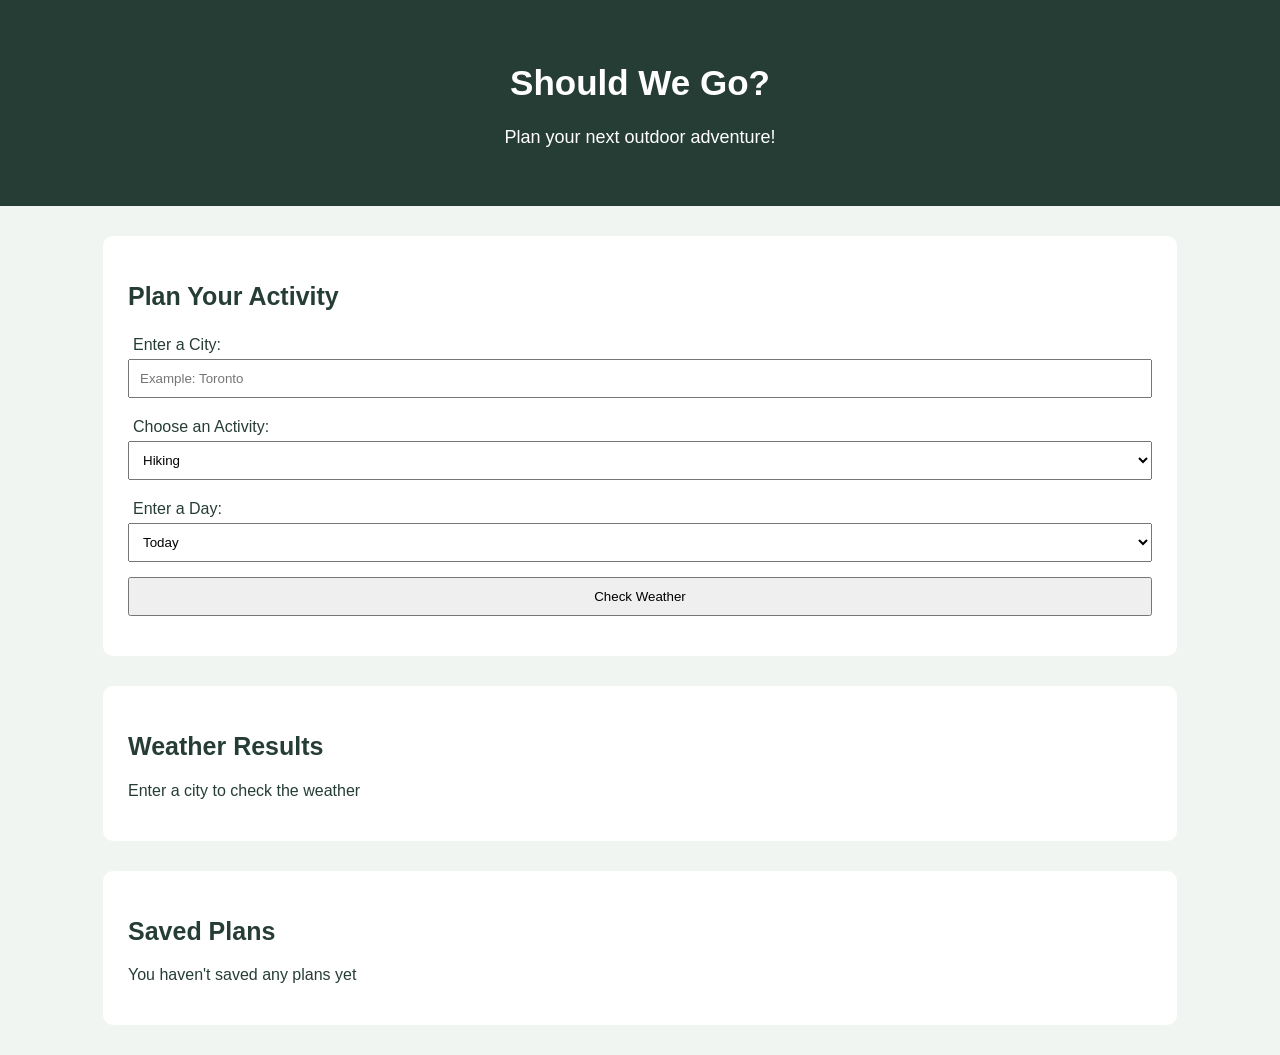
==== commit 44ea6970: "Trey" ====
--- a/index.html
+++ b/index.html
@@ -2,67 +2,61 @@
 <html lang="en">
   <head>
     <meta charset="UTF-8" />
-    <meta name="viewport" content="width=device-width, initial-scale=1" />
-    <title>Should We Go? · Outdoor Activity Planner</title>
-    <link rel="stylesheet" href="css/theme.css" />
-    <link rel="stylesheet" href="css/main.css" />
-    <script src="js/theme.js"></script>
-    <script type="module" src="js/home.js"></script>
+    <meta name="viewport" content="width=device-width, initial-scale=1.0" />
+    <title>Should We Go?</title>
+    <link rel="stylesheet" href="css/style.css" />
+    <script type="module" src="js/ui.js"></script>
   </head>
 
   <body>
-    <header class="site-header">
-      <div class="container site-header__inner">
-        <a class="brand" href="index.html">
-          <span class="brand__mark" aria-hidden="true">⛰</span>
-          <span class="brand__name">Should We Go?</span>
-        </a>
-        <div class="header-actions">
-          <nav aria-label="Main">
-            <ul class="nav" role="list">
-              <li><a class="nav__link" href="index.html" aria-current="page">Plan</a></li>
-              <li><a class="nav__link" href="saved.html">Saved plans</a></li>
-            </ul>
-          </nav>
-          <button class="theme-toggle" id="theme-toggle" type="button" aria-label="Switch theme">🌙</button>
-        </div>
-      </div>
+    <header>
+      <h1>Should We Go?</h1>
+      <p>Plan your next outdoor adventure!</p>
     </header>
 
     <main>
-      <section class="hero">
-        <div class="container">
-          <h1>Should we go?</h1>
-          <p class="hero__lead">
-            Pick a city, an activity and a day. We'll check the forecast and tell you if it's worth it.
-          </p>
+      <section class="container">
+        <h2>Plan Your Activity</h2>
 
-          <form class="search-form card" id="search-form" action="forecast.html" method="get" novalidate>
-            <div class="field search-form__city">
-              <label class="field__label" for="city-input">City</label>
-              <input class="input" id="city-input" name="city" type="text" placeholder="e.g. Toronto" required />
-            </div>
+        <form id="weatherForm">
+          <label for="city">Enter a City:</label>
+          <input type="text" id="city" placeholder="Example: Toronto" />
 
-            <div class="field">
-              <label class="field__label" for="activity-select">Activity</label>
-              <select class="select" id="activity-select" name="activity"></select>
-            </div>
+          <label for="activity">Choose an Activity:</label>
+          <select id="activity">
+            <option value="hiking">Hiking</option>
+            <option value="cycling">Cycling</option>
+            <option value="picnic">Picnic</option>
+            <option value="photography">Photography</option>
+          </select>
 
-            <div class="field">
-              <label class="field__label" for="day-select">Day</label>
-              <select class="select" id="day-select" name="day"></select>
-            </div>
+          <label for="day">Enter a Day:</label>
+          <select id="day">
+            <option value="today">Today</option>
+            <option value="tomorrow">Tomorrow</option>
+            <option value="2days">In 2 days</option>
+            <option value="3days">In 3 days</option>
+          </select>
 
-            <button class="btn btn--primary search-form__submit" type="submit">Check weather</button>
+          <button type="submit">Check Weather</button>
+        </form>
+      </section>
 
-            <p class="alert alert--error search-form__error" id="search-error" role="alert" hidden></p>
-          </form>
+      <section class="weatherResults">
+        <h2>Weather Results</h2>
+        <div id="results">
+          <p>Enter a city to check the weather</p>
         </div>
       </section>
+
+      <section class="plans">
+        <h2>Saved Plans</h2>
+        <div id="plans">
+          <p>You haven't saved any plans yet</p>
+        </div>
+      </section>
+
     </main>
 
-    <footer class="site-footer">
-      <p>Should We Go? · CPAN 113 Group 5 · Weather data by <a href="https://open-meteo.com/">Open-Meteo</a></p>
-    </footer>
   </body>
 </html>
--- a/css/style.css
+++ b/css/style.css
@@ -0,0 +1,175 @@
+
+body {
+  font-family: Arial, sans-serif;
+  background-color: #f1f5f2;
+  margin: 0;
+  color: #263d35;
+}
+
+header {
+  background-color: #263d35;
+  color: white;
+  text-align: center;
+  padding: 40px;
+}
+
+header h1 {
+  font-size: 35px;
+  font-weight: bold;
+}
+
+header p {
+  font-size: 18px;
+}
+
+h2 {
+  font-size: 25px;
+  font-weight: bold;
+}
+
+.container, .weatherResults, .plans {
+  text-align: left;
+  background-color: white;
+  padding: 25px;
+  max-width: 80%;
+  margin: 30px auto;
+  border-radius: 10px;
+}
+
+label {
+  margin-top: 15px;
+  display: block;
+  padding: 5px;
+}
+
+input {
+  width: 100%;
+  padding: 10px;
+  box-sizing: border-box;
+}
+
+select {
+  display: block;
+  width: 100%;
+  padding: 10px;
+}
+
+button {
+  margin: 15px auto;
+  display: block;
+  width: 100%;
+  padding: 10px;
+  cursor: pointer;
+}
+
+/* Main weather card */
+.main-card {
+  background-color: white;
+  padding: 25px;
+  margin-top: 20px;
+  border-radius: 12px;
+  box-shadow: 0 3px 12px rgba(0, 0, 0, 0.08);
+}
+
+/* Header */
+.header-card {
+  display: flex;
+  justify-content: space-between;
+  align-items: center;
+  gap: 10px;
+}
+
+.header-card h3 {
+  margin: 0;
+  font-size: 22px;
+}
+
+/* Status */
+.header-card span {
+  background-color: #dff3e5;
+  color: #237342;
+  padding: 7px 12px;
+  border-radius: 20px;
+  font-size: 13px;
+  font-weight: bold;
+}
+
+/* Main weather information */
+.weather-card {
+  display: flex;
+  align-items: center;
+  justify-content: space-between;
+  margin: 25px 0;
+  gap: 10px;
+}
+
+.weather-icon {
+  font-size: 45px;
+}
+
+.temperature {
+  font-size: 35px;
+  font-weight: bold;
+  margin: 0;
+}
+
+.weather-description {
+  color: #777;
+  margin: 5px 0;
+}
+
+/* Suitability score */
+.score {
+  text-align: center;
+}
+
+.score h3 {
+  color: #26834a;
+  margin: 0;
+  font-size: 25px;
+}
+
+.score p {
+  color: #777;
+  font-size: 12px;
+  margin: 5px 0;
+}
+
+/* Weather details */
+.weather-details {
+  display: grid;
+  grid-template-columns: repeat(3, 1fr);
+  gap: 12px;
+  margin: 20px 0;
+}
+
+.detail {
+  background-color: #f1f5f2;
+  padding: 15px 5px;
+  text-align: center;
+  border-radius: 8px;
+}
+
+.detail p {
+  margin: 5px 0;
+}
+
+/* Packing advice */
+.weather-advice {
+  background-color: #e7f3e9;
+  padding: 15px;
+  border-radius: 8px;
+  margin-top: 20px;
+}
+
+.weather-advice h4 {
+  color: darkgreen;
+  margin: 0 0 8px;
+}
+
+.weather-advice p {
+  color: darkgreen;
+  margin: 0;
+  font-size: 14px;
+}
+
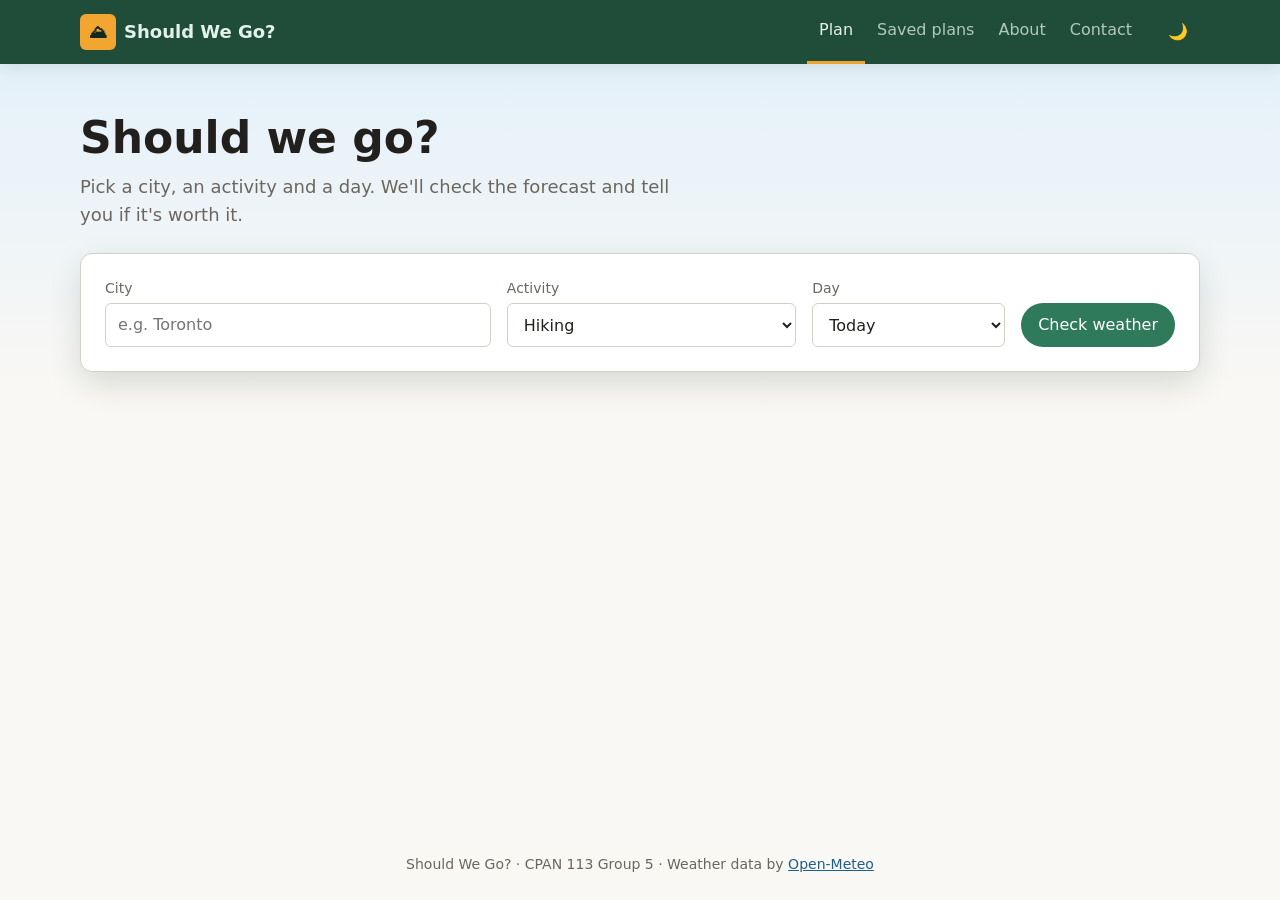
==== commit e600cd49: "Fix pages" ====
--- a/index.html
+++ b/index.html
@@ -2,61 +2,123 @@
 <html lang="en">
   <head>
     <meta charset="UTF-8" />
-    <meta name="viewport" content="width=device-width, initial-scale=1.0" />
-    <title>Should We Go?</title>
-    <link rel="stylesheet" href="css/style.css" />
-    <script type="module" src="js/ui.js"></script>
+    <meta name="viewport" content="width=device-width, initial-scale=1" />
+    <title>Should We Go? · Outdoor Activity Planner</title>
+    <link rel="stylesheet" href="css/theme.css" />
+    <link rel="stylesheet" href="css/main.css" />
+    <script src="js/theme.js"></script>
+    <script type="module" src="js/home.js"></script>
+    <script type="module" src="js/forecast.js"></script>
   </head>
 
   <body>
-    <header>
-      <h1>Should We Go?</h1>
-      <p>Plan your next outdoor adventure!</p>
+    <header class="site-header">
+      <div class="container site-header__inner">
+        <a class="brand" href="index.html">
+          <span class="brand__mark" aria-hidden="true">⛰</span>
+          <span class="brand__name">Should We Go?</span>
+        </a>
+        <div class="header-actions">
+          <nav aria-label="Main">
+            <ul class="nav" role="list">
+              <li><a class="nav__link" href="index.html" aria-current="page">Plan</a></li>
+              <li><a class="nav__link" href="saved.html">Saved plans</a></li>
+              <li><a class="nav__link" href="about.html">About</a></li>
+              <li><a class="nav__link" href="contact.html">Contact</a></li>
+            </ul>
+          </nav>
+          <button class="theme-toggle" id="theme-toggle" type="button" aria-label="Switch theme">🌙</button>
+        </div>
+      </div>
     </header>
 
     <main>
-      <section class="container">
-        <h2>Plan Your Activity</h2>
+      <section class="hero">
+        <div class="container">
+          <h1>Should we go?</h1>
+          <p class="hero__lead">
+            Pick a city, an activity and a day. We'll check the forecast and tell you if it's worth it.
+          </p>
 
-        <form id="weatherForm">
-          <label for="city">Enter a City:</label>
-          <input type="text" id="city" placeholder="Example: Toronto" />
+          <!-- Submits to this same page: index.html?city=...&activity=...&day=... -->
+          <form class="search-form card" id="search-form" action="index.html#results" method="get" novalidate>
+            <div class="field search-form__city">
+              <label class="field__label" for="city-input">City</label>
+              <input class="input" id="city-input" name="city" type="text" placeholder="e.g. Toronto" required />
+            </div>
 
-          <label for="activity">Choose an Activity:</label>
-          <select id="activity">
-            <option value="hiking">Hiking</option>
-            <option value="cycling">Cycling</option>
-            <option value="picnic">Picnic</option>
-            <option value="photography">Photography</option>
-          </select>
+            <div class="field">
+              <label class="field__label" for="activity-select">Activity</label>
+              <select class="select" id="activity-select" name="activity"></select>
+            </div>
 
-          <label for="day">Enter a Day:</label>
-          <select id="day">
-            <option value="today">Today</option>
-            <option value="tomorrow">Tomorrow</option>
-            <option value="2days">In 2 days</option>
-            <option value="3days">In 3 days</option>
-          </select>
+            <div class="field">
+              <label class="field__label" for="day-select">Day</label>
+              <select class="select" id="day-select" name="day"></select>
+            </div>
 
-          <button type="submit">Check Weather</button>
-        </form>
-      </section>
+            <button class="btn btn--primary search-form__submit" type="submit">Check weather</button>
 
-      <section class="weatherResults">
-        <h2>Weather Results</h2>
-        <div id="results">
-          <p>Enter a city to check the weather</p>
+            <p class="alert alert--error search-form__error" id="search-error" role="alert" hidden></p>
+          </form>
         </div>
       </section>
 
-      <section class="plans">
-        <h2>Saved Plans</h2>
-        <div id="plans">
-          <p>You haven't saved any plans yet</p>
+      <section class="container results" id="results" aria-live="polite">
+        <p class="state" id="results-loading" hidden>Checking the forecast…</p>
+
+        <div class="state" id="results-empty" hidden>
+          <p class="state__icon" aria-hidden="true">🌤</p>
+          <p><strong>No forecast yet</strong></p>
+          <p>Choose a city, an activity and a day above, then press <strong>Check weather</strong>.</p>
+        </div>
+
+        <div id="results-content" hidden>
+          <header class="results__header">
+            <div>
+              <p class="eyebrow">Forecast for</p>
+              <h2 class="results__title" id="results-location"></h2>
+            </div>
+            <p class="muted">Activity: <strong id="results-activity"></strong></p>
+          </header>
+
+          <ul class="forecast-list" id="forecast-list" role="list"></ul>
+
+          <div class="verdict-grid">
+            <article class="card verdict" id="verdict">
+              <div class="score-ring" id="score-ring" role="img">
+                <span class="score-ring__value" id="score-value"></span>
+                <span class="score-ring__max">/ 100</span>
+              </div>
+              <div class="verdict__text">
+                <span class="badge" id="verdict-badge"></span>
+                <h3 class="verdict__title" id="verdict-title"></h3>
+                <p class="muted" id="verdict-summary"></p>
+                <button class="btn btn--primary" type="button" id="save-plan-btn">Save this plan</button>
+              </div>
+            </article>
+
+            <article class="card verdict-grid__wide">
+              <h3 class="card__title">Weather details</h3>
+              <dl class="weather-stats" id="weather-stats"></dl>
+            </article>
+
+            <article class="card">
+              <h3 class="card__title">Warnings</h3>
+              <ul class="note-list note-list--warning" id="warnings-list" role="list"></ul>
+            </article>
+
+            <article class="card">
+              <h3 class="card__title">Packing advice</h3>
+              <ul class="note-list note-list--advice" id="advice-list" role="list"></ul>
+            </article>
+          </div>
         </div>
       </section>
-
     </main>
 
+    <footer class="site-footer">
+      <p>Should We Go? · CPAN 113 Group 5 · Weather data by <a href="https://open-meteo.com/">Open-Meteo</a></p>
+    </footer>
   </body>
 </html>
--- a/css/theme.css
+++ b/css/theme.css
@@ -0,0 +1,270 @@
+:root {
+  --bg-page: #faf8f4;
+  --bg-surface: #ffffff;
+  --bg-subtle: #f2eee7;
+  --bg-header: #1f4d3a;
+  --bg-hero: linear-gradient(180deg, #e4f1fa, var(--bg-page));
+
+  --text: #22201d;
+  --text-muted: #6b665f;
+  --text-on-dark: #e3f2ea;
+
+  --accent: #2f7a5a;
+  --accent-hover: #1f4d3a;
+  --accent-soft: #e3f2ea;
+  --sun: #f2a531;
+  --link: #1d5f8a;
+  --border: #d4cfc6;
+  --focus: #3a8fc7;
+
+  --go: #2e8b57;
+  --go-bg: #e2f4ea;
+  --maybe: #d98e04;
+  --maybe-bg: #fdf1d6;
+  --nogo: #c8443a;
+  --nogo-bg: #fbe4e1;
+
+  --font: system-ui, -apple-system, "Segoe UI", Roboto, Arial, sans-serif;
+  --font-display: "Trebuchet MS", "Avenir Next", var(--font);
+
+  --fs-xs: 0.75rem;
+  --fs-sm: 0.875rem;
+  --fs-lg: 1.125rem;
+  --fs-xl: 1.375rem;
+  --fs-2xl: 1.75rem;
+  --fs-3xl: clamp(2rem, 1.4rem + 2.5vw, 2.75rem);
+
+  --space-1: 0.25rem;
+  --space-2: 0.5rem;
+  --space-3: 0.75rem;
+  --space-4: 1rem;
+  --space-5: 1.5rem;
+  --space-6: 2rem;
+  --space-7: 3rem;
+
+  --radius-sm: 6px;
+  --radius: 12px;
+  --radius-pill: 999px;
+  --shadow-sm: 0 1px 2px rgb(18 41 31 / 0.08);
+  --shadow: 0 4px 14px rgb(18 41 31 / 0.1);
+  --shadow-lg: 0 12px 32px rgb(18 41 31 / 0.14);
+  --transition: 150ms ease;
+}
+
+:root[data-theme="dark"] {
+  color-scheme: dark;
+  --bg-page: #111814;
+  --bg-surface: #1a231e;
+  --bg-subtle: #222d27;
+  --bg-header: #0c1310;
+  --bg-hero: linear-gradient(180deg, #16241d, var(--bg-page));
+  --text: #eef3ef;
+  --text-muted: #9aa69f;
+  --accent: #4fa57f;
+  --accent-hover: #6bbd97;
+  --accent-soft: #1f3a2e;
+  --link: #7dbbe6;
+  --border: #2e3b34;
+  --go-bg: #183626;
+  --maybe-bg: #3a2c0c;
+  --nogo-bg: #3d1a17;
+  --shadow-sm: 0 1px 2px rgb(0 0 0 / 0.4);
+  --shadow: 0 4px 14px rgb(0 0 0 / 0.45);
+  --shadow-lg: 0 12px 32px rgb(0 0 0 / 0.5);
+}
+
+/* Base */
+*,
+*::before,
+*::after {
+  box-sizing: border-box;
+  margin: 0;
+}
+
+body {
+  min-height: 100vh;
+  display: flex;
+  flex-direction: column;
+  background: var(--bg-page);
+  color: var(--text);
+  font-family: var(--font);
+  line-height: 1.55;
+}
+
+h1,
+h2,
+h3 {
+  font-family: var(--font-display);
+  line-height: 1.2;
+}
+
+h1 {
+  font-size: var(--fs-3xl);
+}
+
+input,
+button,
+select {
+  font: inherit;
+  color: inherit;
+}
+
+ul[role="list"] {
+  list-style: none;
+  padding: 0;
+}
+
+a {
+  color: var(--link);
+}
+
+:focus-visible {
+  outline: 3px solid var(--focus);
+  outline-offset: 2px;
+}
+
+[hidden] {
+  display: none !important;
+}
+
+/* Shared pieces */
+.container {
+  width: min(100% - 2rem, 1120px);
+  margin-inline: auto;
+}
+
+.card {
+  padding: var(--space-5);
+  background: var(--bg-surface);
+  border: 1px solid var(--border);
+  border-radius: var(--radius);
+  box-shadow: var(--shadow-sm);
+}
+
+.muted {
+  color: var(--text-muted);
+}
+
+.eyebrow {
+  font-size: var(--fs-xs);
+  font-weight: 700;
+  letter-spacing: 0.08em;
+  text-transform: uppercase;
+  color: var(--accent);
+}
+
+.btn {
+  display: inline-flex;
+  align-items: center;
+  justify-content: center;
+  min-height: 2.5rem;
+  padding: var(--space-2) var(--space-4);
+  border: 1px solid transparent;
+  border-radius: var(--radius-pill);
+  font-weight: 500;
+  text-decoration: none;
+  cursor: pointer;
+  transition: background var(--transition);
+}
+
+.btn--primary {
+  background: var(--accent);
+  color: #fff;
+}
+
+.btn--primary:hover {
+  background: var(--accent-hover);
+}
+
+.btn--ghost,
+.btn--danger {
+  background: transparent;
+  border-color: var(--border);
+}
+
+.btn--ghost:hover {
+  background: var(--bg-subtle);
+}
+
+.btn--danger {
+  color: var(--nogo);
+}
+
+.btn--danger:hover {
+  background: var(--nogo-bg);
+}
+
+.btn--sm {
+  min-height: 2rem;
+  padding: var(--space-1) var(--space-3);
+  font-size: var(--fs-sm);
+}
+
+.field {
+  display: flex;
+  flex-direction: column;
+  gap: var(--space-1);
+}
+
+.field__label {
+  font-size: var(--fs-sm);
+  font-weight: 500;
+  color: var(--text-muted);
+}
+
+.input,
+.select {
+  width: 100%;
+  min-height: 2.75rem;
+  padding: var(--space-2) var(--space-3);
+  background: var(--bg-surface);
+  border: 1px solid var(--border);
+  border-radius: var(--radius-sm);
+}
+
+.badge {
+  padding: 0.15rem var(--space-3);
+  border-radius: var(--radius-pill);
+  font-size: var(--fs-xs);
+  font-weight: 700;
+  text-transform: uppercase;
+}
+
+/* Verdict colors: data-verdict="go|maybe|nogo" or badge--go|maybe|nogo */
+.badge--go,
+[data-verdict="go"] {
+  --verdict: var(--go);
+  --verdict-bg: var(--go-bg);
+}
+
+.badge--maybe,
+[data-verdict="maybe"] {
+  --verdict: var(--maybe);
+  --verdict-bg: var(--maybe-bg);
+}
+
+.badge--nogo,
+[data-verdict="nogo"] {
+  --verdict: var(--nogo);
+  --verdict-bg: var(--nogo-bg);
+}
+
+.badge[class*="badge--"] {
+  background: var(--verdict-bg);
+  color: var(--verdict);
+}
+
+.alert {
+  padding: var(--space-3) var(--space-4);
+  border-left: 4px solid var(--nogo);
+  border-radius: var(--radius-sm);
+  background: var(--nogo-bg);
+  color: var(--nogo);
+  font-weight: 500;
+}
+
+@media (prefers-reduced-motion: reduce) {
+  * {
+    transition: none !important;
+  }
+}
--- a/css/main.css
+++ b/css/main.css
@@ -0,0 +1,467 @@
+/* Header + footer */
+.site-header {
+  position: sticky;
+  top: 0;
+  z-index: 10;
+  background: var(--bg-header);
+  color: var(--text-on-dark);
+  box-shadow: var(--shadow);
+}
+
+/* stretch so the tabs fill the full header height */
+.site-header__inner,
+.header-actions,
+.header-actions nav,
+.nav,
+.nav li {
+  display: flex;
+  align-items: stretch;
+}
+
+.site-header__inner {
+  justify-content: space-between;
+  gap: var(--space-4);
+  min-height: 64px;
+}
+
+.header-actions {
+  gap: var(--space-3);
+}
+
+.brand {
+  align-self: center;
+  display: flex;
+  align-items: center;
+  gap: var(--space-2);
+  color: inherit;
+  text-decoration: none;
+  font-family: var(--font-display);
+  font-size: var(--fs-lg);
+  font-weight: 700;
+}
+
+.brand__mark {
+  display: grid;
+  place-items: center;
+  width: 2.25rem;
+  height: 2.25rem;
+  border-radius: var(--radius-sm);
+  background: var(--sun);
+  color: #12291f;
+}
+
+/* Tabs */
+.nav__link {
+  display: flex;
+  align-items: center;
+  padding: 0 var(--space-3);
+  border-bottom: 3px solid transparent;
+  color: inherit;
+  font-weight: 500;
+  text-decoration: none;
+  white-space: nowrap;
+  opacity: 0.75;
+  transition: opacity var(--transition), border-color var(--transition);
+}
+
+.nav__link:hover {
+  opacity: 1;
+  border-bottom-color: rgb(255 255 255 / 0.35);
+}
+
+.nav__link[aria-current="page"] {
+  opacity: 1;
+  border-bottom-color: var(--sun);
+}
+
+.theme-toggle {
+  align-self: center;
+  padding: var(--space-2) var(--space-3);
+  border: 0;
+  border-radius: var(--radius-pill);
+  background: transparent;
+  color: inherit;
+  cursor: pointer;
+}
+
+.theme-toggle:hover {
+  background: rgb(255 255 255 / 0.14);
+}
+
+.site-footer {
+  padding: var(--space-5);
+  font-size: var(--fs-sm);
+  color: var(--text-muted);
+  text-align: center;
+}
+
+main {
+  flex: 1;
+}
+
+/* Home */
+.hero {
+  padding-block: var(--space-7) var(--space-6);
+  background: var(--bg-hero);
+}
+
+.hero__lead {
+  max-width: 38rem;
+  margin-top: var(--space-2);
+  font-size: var(--fs-lg);
+  color: var(--text-muted);
+}
+
+.search-form {
+  display: grid;
+  grid-template-columns: 2fr 1.5fr 1fr auto;
+  align-items: end;
+  gap: var(--space-4);
+  margin-top: var(--space-5);
+  box-shadow: var(--shadow-lg);
+}
+
+.search-form__submit {
+  min-height: 2.75rem;
+}
+
+.search-form__error {
+  grid-column: 1 / -1;
+}
+
+/* Forecast */
+.results,
+.saved {
+  padding-block: var(--space-6) var(--space-7);
+}
+
+.saved > .alert {
+  margin-bottom: var(--space-4);
+}
+
+/* Keeps the results below the sticky header when the page jumps to #results */
+.results {
+  scroll-margin-top: 64px;
+}
+
+.results__header,
+.saved__header {
+  display: flex;
+  flex-wrap: wrap;
+  align-items: flex-end;
+  justify-content: space-between;
+  gap: var(--space-4);
+  margin-bottom: var(--space-5);
+}
+
+.results__title,
+.saved__title {
+  font-size: var(--fs-2xl);
+}
+
+.forecast-list {
+  display: grid;
+  grid-template-columns: repeat(7, 1fr);
+  gap: var(--space-3);
+  margin-bottom: var(--space-5);
+}
+
+.forecast-card {
+  display: flex;
+  flex-direction: column;
+  align-items: center;
+  gap: var(--space-1);
+  width: 100%;
+  padding: var(--space-3) var(--space-2);
+  background: var(--bg-surface);
+  border: 2px solid var(--border);
+  border-radius: var(--radius);
+  cursor: pointer;
+  transition: transform var(--transition);
+}
+
+.forecast-card:hover {
+  transform: translateY(-2px);
+}
+
+.forecast-card.is-selected {
+  border-color: var(--accent);
+  background: var(--accent-soft);
+}
+
+.forecast-card__day {
+  font-weight: 700;
+}
+
+.forecast-card__date {
+  font-size: var(--fs-xs);
+  color: var(--text-muted);
+}
+
+.forecast-card__temp {
+  font-size: var(--fs-lg);
+}
+
+.verdict-grid {
+  display: grid;
+  grid-template-columns: 1fr 1fr;
+  gap: var(--space-4);
+}
+
+.verdict,
+.verdict-grid__wide {
+  grid-column: 1 / -1;
+}
+
+.verdict {
+  display: flex;
+  align-items: center;
+  gap: var(--space-6);
+  border-left: 6px solid var(--verdict);
+}
+
+.verdict__text {
+  display: flex;
+  flex-direction: column;
+  align-items: flex-start;
+  gap: var(--space-2);
+}
+
+.verdict__title {
+  font-size: var(--fs-xl);
+}
+
+.score-ring {
+  flex-shrink: 0;
+  display: grid;
+  place-content: center;
+  justify-items: center;
+  width: 9rem;
+  height: 9rem;
+  border-radius: 50%;
+  background:
+    radial-gradient(closest-side, var(--bg-surface) 78%, transparent 79%),
+    conic-gradient(var(--verdict) calc(var(--score) * 1%), var(--verdict-bg) 0);
+}
+
+.score-ring__value {
+  font-family: var(--font-display);
+  font-size: 2.5rem;
+  font-weight: 700;
+  line-height: 1;
+  color: var(--verdict);
+}
+
+.card__title {
+  font-size: var(--fs-lg);
+  margin-bottom: var(--space-3);
+}
+
+.weather-stats {
+  display: grid;
+  grid-template-columns: repeat(auto-fit, minmax(7rem, 1fr));
+  gap: var(--space-3);
+}
+
+.weather-stat {
+  padding: var(--space-3);
+  background: var(--bg-subtle);
+  border-radius: var(--radius-sm);
+}
+
+.weather-stat dt {
+  font-size: var(--fs-xs);
+  color: var(--text-muted);
+}
+
+.weather-stat dd {
+  font-size: var(--fs-lg);
+  font-weight: 700;
+}
+
+.note-list {
+  display: grid;
+  gap: var(--space-2);
+}
+
+.note-list li {
+  padding: var(--space-2) var(--space-3);
+  border-radius: var(--radius-sm);
+}
+
+.note-list--warning li {
+  background: var(--maybe-bg);
+}
+
+.note-list--warning li::before {
+  content: "! ";
+  color: var(--maybe);
+  font-weight: 700;
+}
+
+.note-list--advice li {
+  background: var(--accent-soft);
+}
+
+.note-list--advice li::before {
+  content: "✓ ";
+  color: var(--accent);
+  font-weight: 700;
+}
+
+.state {
+  display: flex;
+  flex-direction: column;
+  align-items: center;
+  gap: var(--space-2);
+  padding: var(--space-7) var(--space-4);
+  color: var(--text-muted);
+  text-align: center;
+}
+
+.state__icon {
+  font-size: 2.5rem;
+}
+
+/* Saved plans */
+.summary {
+  display: flex;
+  gap: var(--space-3);
+}
+
+.summary__item {
+  display: flex;
+  flex-direction: column;
+  align-items: center;
+  min-width: 6.5rem;
+  padding: var(--space-3) var(--space-4);
+  background: var(--bg-surface);
+  border: 1px solid var(--border);
+  border-radius: var(--radius);
+}
+
+.summary__value {
+  font-family: var(--font-display);
+  font-size: var(--fs-2xl);
+  font-weight: 700;
+  color: var(--accent);
+}
+
+.summary__label {
+  font-size: var(--fs-xs);
+  color: var(--text-muted);
+}
+
+.toolbar {
+  display: grid;
+  grid-template-columns: repeat(3, minmax(0, 14rem));
+  gap: var(--space-4);
+  margin-bottom: var(--space-5);
+}
+
+.plan-list {
+  display: grid;
+  gap: var(--space-3);
+}
+
+.plan-card {
+  display: grid;
+  grid-template-columns: auto 1fr auto auto;
+  align-items: center;
+  gap: var(--space-4);
+  padding: var(--space-4);
+  background: var(--bg-surface);
+  border: 1px solid var(--border);
+  border-left: 6px solid var(--verdict);
+  border-radius: var(--radius);
+  box-shadow: var(--shadow-sm);
+}
+
+.plan-card__score {
+  display: grid;
+  place-items: center;
+  width: 3.25rem;
+  height: 3.25rem;
+  border-radius: 50%;
+  background: var(--verdict-bg);
+  color: var(--verdict);
+  font-family: var(--font-display);
+  font-size: var(--fs-lg);
+  font-weight: 700;
+}
+
+.plan-card__title {
+  font-size: var(--fs-lg);
+}
+
+.plan-card__actions {
+  display: flex;
+  gap: var(--space-2);
+}
+
+/* Tablet */
+@media (max-width: 860px) {
+  .search-form {
+    grid-template-columns: 1fr 1fr;
+  }
+
+  .search-form__city,
+  .search-form__submit {
+    grid-column: 1 / -1;
+  }
+
+  .forecast-list {
+    grid-template-columns: none;
+    grid-auto-flow: column;
+    grid-auto-columns: 6.5rem;
+    overflow-x: auto;
+  }
+
+  .verdict-grid,
+  .toolbar {
+    grid-template-columns: 1fr;
+  }
+}
+
+/* Phone */
+@media (max-width: 560px) {
+  /* Tabs go on their own row under the logo and scroll sideways if needed */
+  .site-header__inner {
+    flex-wrap: wrap;
+    padding-top: var(--space-3);
+  }
+
+  .header-actions {
+    width: 100%;
+    justify-content: space-between;
+  }
+
+  .header-actions nav {
+    overflow-x: auto;
+  }
+
+  .nav__link {
+    min-height: 48px;
+  }
+
+  .search-form {
+    grid-template-columns: 1fr;
+  }
+
+  .verdict {
+    flex-direction: column;
+    text-align: center;
+  }
+
+  .verdict__text {
+    align-items: center;
+  }
+
+  .plan-card {
+    grid-template-columns: auto 1fr;
+  }
+
+  .plan-card__actions {
+    grid-column: 1 / -1;
+  }
+}
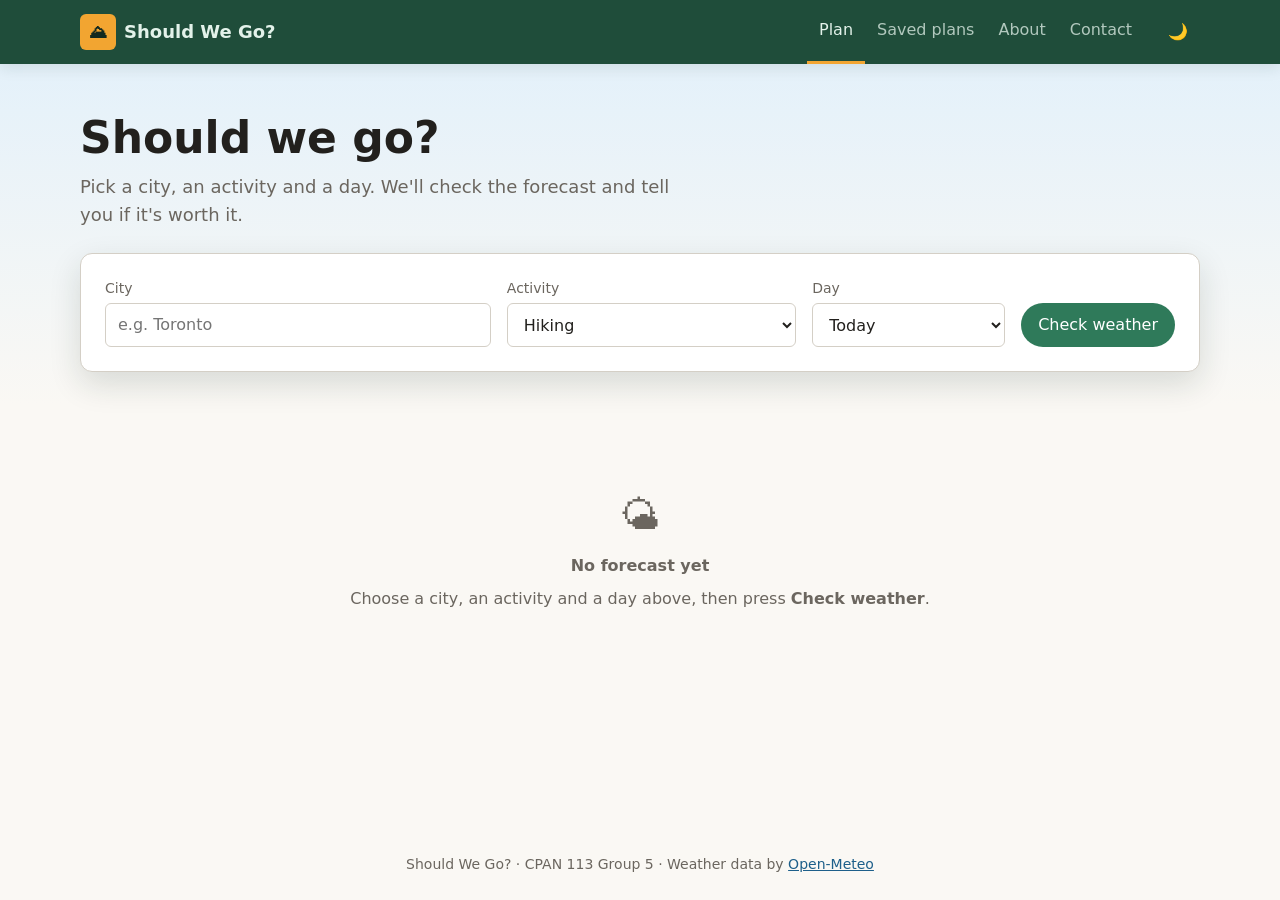
==== commit 68721180: "favicon" ====
--- a/index.html
+++ b/index.html
@@ -4,6 +4,8 @@
     <meta charset="UTF-8" />
     <meta name="viewport" content="width=device-width, initial-scale=1" />
     <title>Should We Go? · Outdoor Activity Planner</title>
+    <link rel="icon" href="favicon.svg" type="image/svg+xml" />
+    <link rel="icon" href="favicon.png" type="image/png" sizes="32x32" />
     <link rel="stylesheet" href="css/theme.css" />
     <link rel="stylesheet" href="css/main.css" />
     <script src="js/theme.js"></script>
